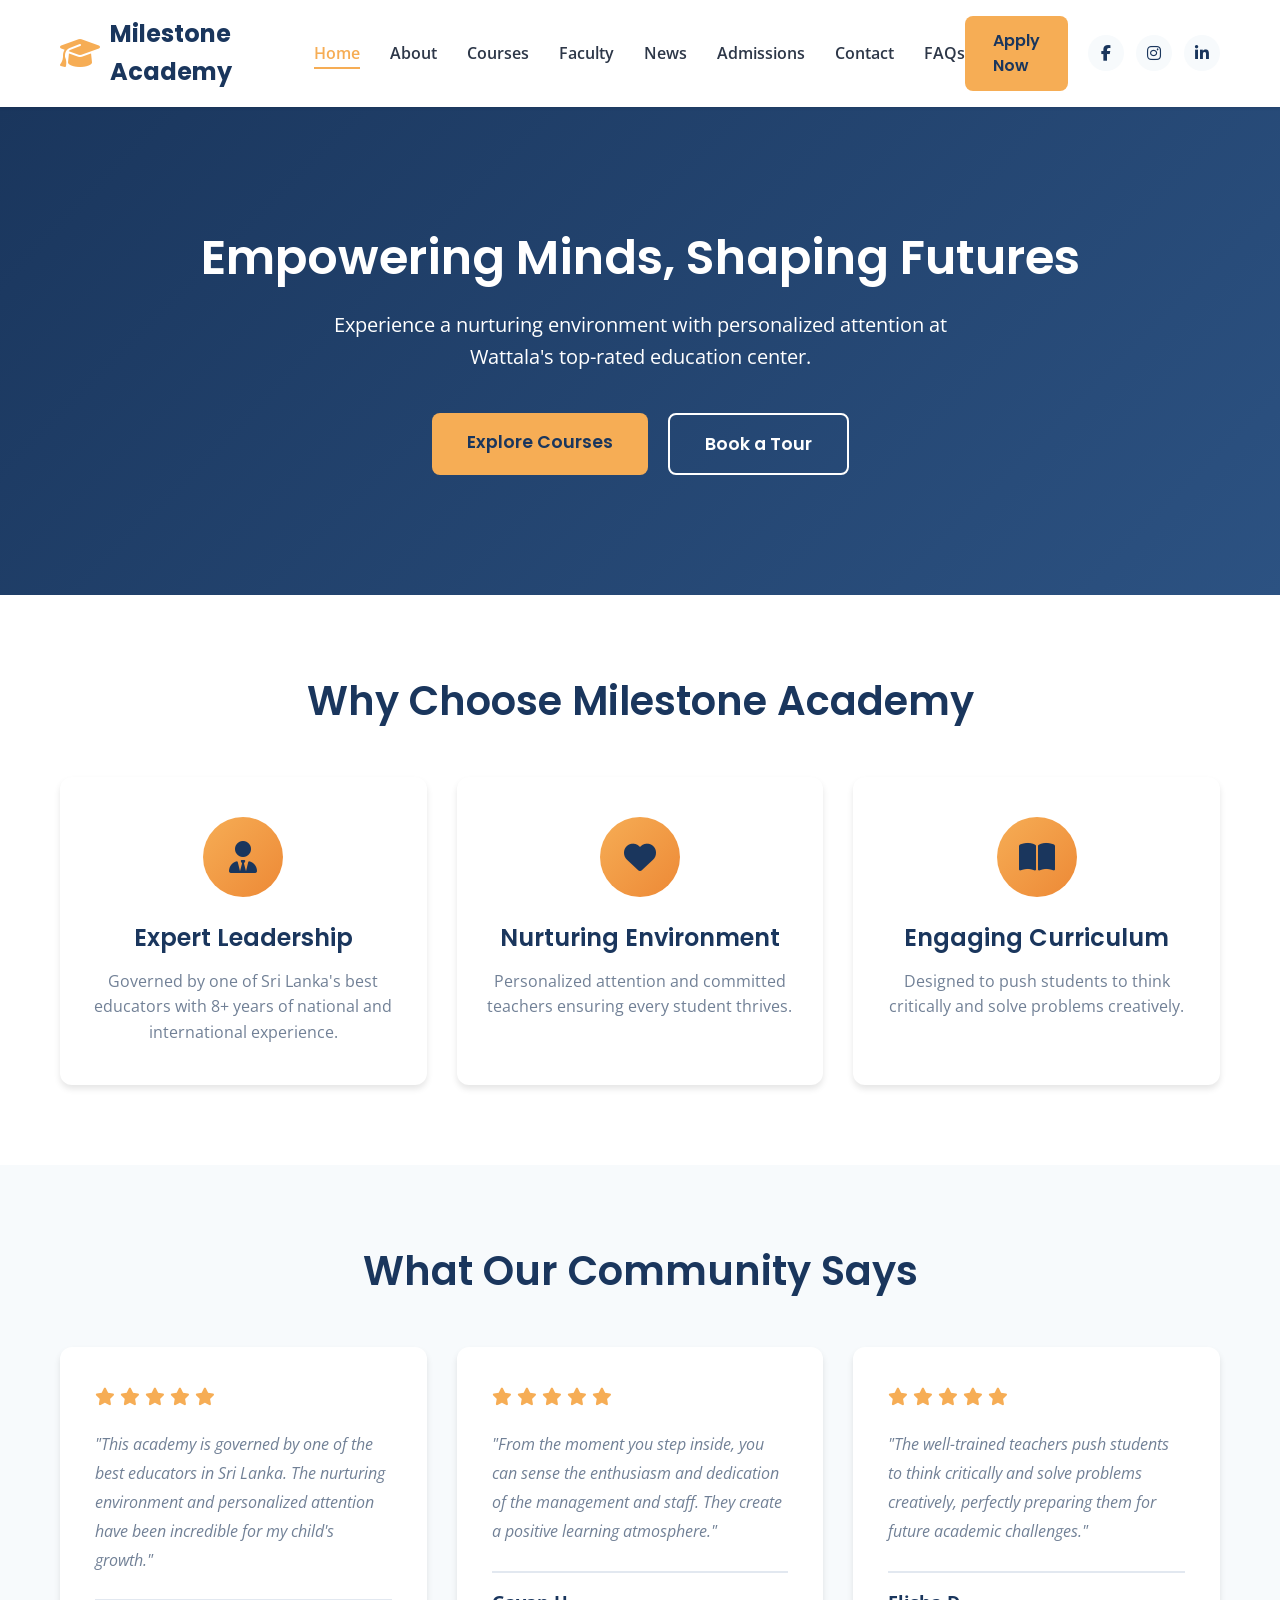
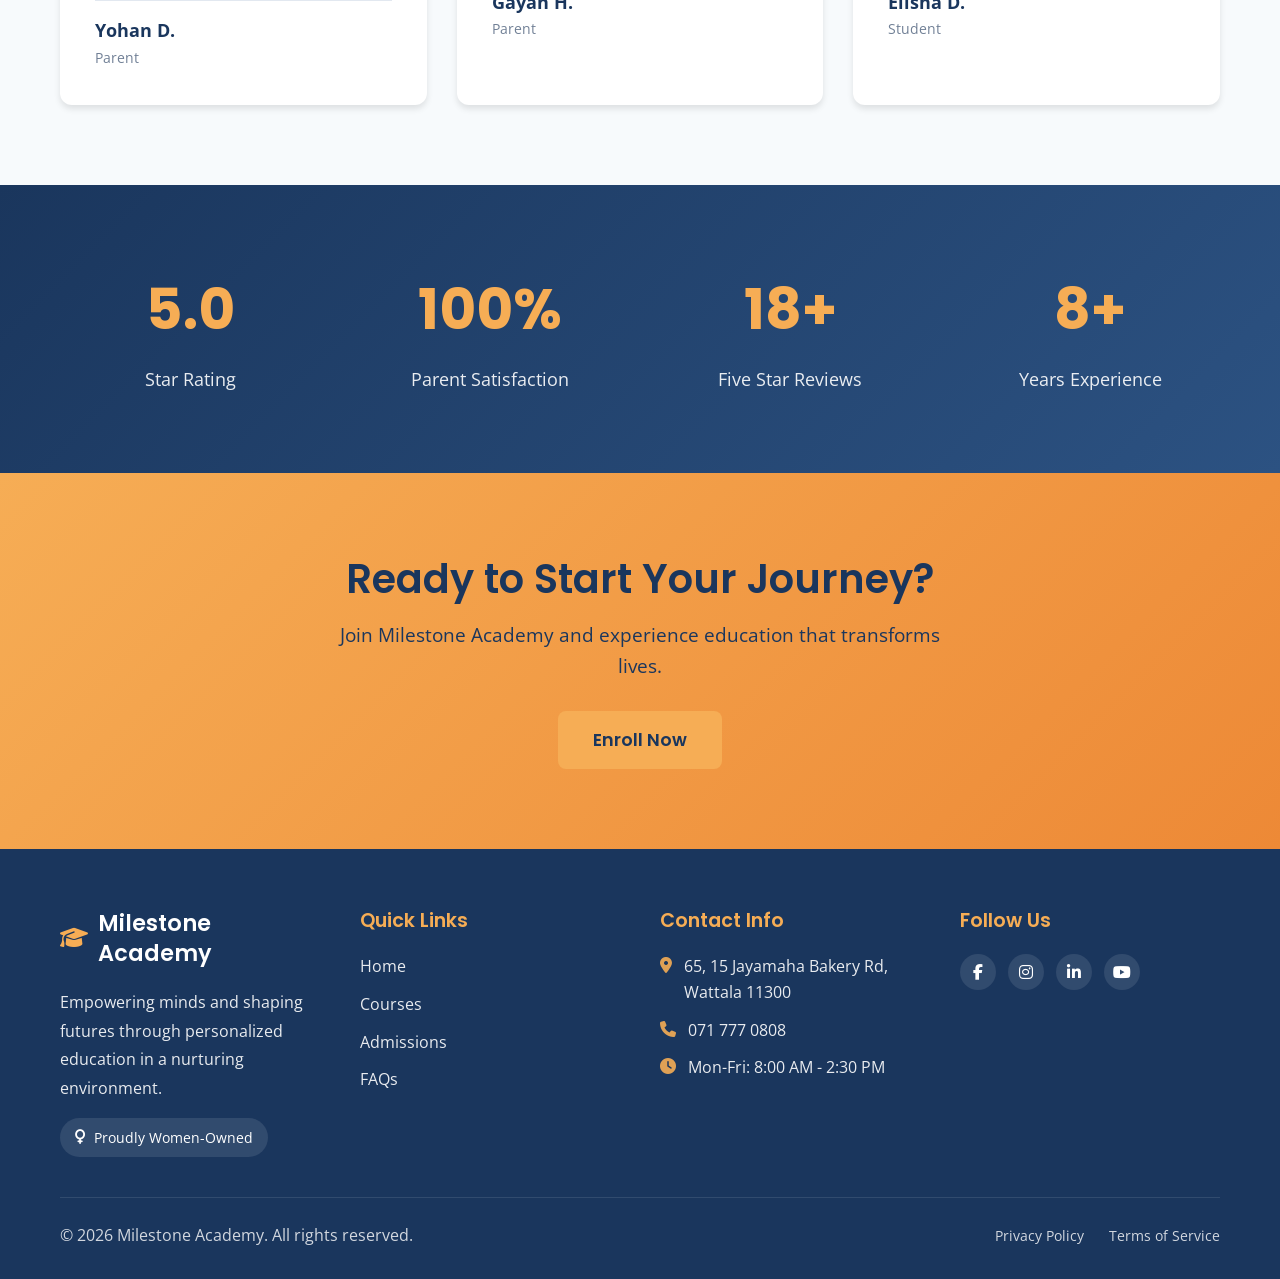
==== index.html @ f4f43d51 "Initial commit: Add website files" ====
<!DOCTYPE html>
<html lang="en">
<head>
    <meta charset="UTF-8">
    <meta name="viewport" content="width=device-width, initial-scale=1.0">
    <meta name="description" content="Milestone Academy - Premier Education Center in Wattala. 5.0-rated, women-owned institution offering personalized attention and engaging curriculum.">
    <title>Milestone Academy | Premier Education Center in Wattala</title>
    <link rel="stylesheet" href="css/style.css">
    <link rel="preconnect" href="https://fonts.googleapis.com">
    <link href="https://fonts.googleapis.com/css2?family=Poppins:wght@400;500;600;700&family=Open+Sans:wght@400;600&display=swap" rel="stylesheet">
    <link rel="stylesheet" href="https://cdnjs.cloudflare.com/ajax/libs/font-awesome/6.4.0/css/all.min.css">
</head>
<body>
    <!-- Header -->
    <header class="header">
        <nav class="navbar">
            <div class="container nav-container">
                <a href="index.html" class="logo">
                    <i class="fas fa-graduation-cap"></i>
                    Milestone Academy
                </a>
                <button class="mobile-menu-toggle" id="mobileMenuToggle">
                    <i class="fas fa-bars"></i>
                </button>
                <ul class="nav-menu" id="navMenu">
                    <li><a href="index.html" class="nav-link active">Home</a></li>
                    <li><a href="about.html" class="nav-link">About</a></li>
                    <li><a href="courses.html" class="nav-link">Courses</a></li>
                    <li><a href="faculty.html" class="nav-link">Faculty</a></li>
                    <li><a href="news.html" class="nav-link">News</a></li>
                    <li><a href="admissions.html" class="nav-link">Admissions</a></li>
                    <li><a href="contact.html" class="nav-link">Contact</a></li>
                    <li><a href="faqs.html" class="nav-link">FAQs</a></li>
                </ul>
                <div class="nav-cta">
                    <a href="admissions.html" class="btn btn-primary">Apply Now</a>
                    <div class="social-icons">
                        <a href="#" aria-label="Facebook"><i class="fab fa-facebook-f"></i></a>
                        <a href="#" aria-label="Instagram"><i class="fab fa-instagram"></i></a>
                        <a href="#" aria-label="LinkedIn"><i class="fab fa-linkedin-in"></i></a>
                    </div>
                </div>
            </div>
        </nav>
    </header>

    <!-- Hero Section -->
    <section class="hero">
        <div class="container">
            <div class="hero-content">
                <h1>Empowering Minds, Shaping Futures</h1>
                <p>Experience a nurturing environment with personalized attention at Wattala's top-rated education center.</p>
                <div class="hero-buttons">
                    <a href="courses.html" class="btn btn-primary btn-large">Explore Courses</a>
                    <a href="contact.html" class="btn btn-secondary btn-large">Book a Tour</a>
                </div>
            </div>
        </div>
    </section>

    <!-- Why Choose Us -->
    <section class="features section-padding">
        <div class="container">
            <h2 class="section-title">Why Choose Milestone Academy</h2>
            <div class="features-grid">
                <div class="feature-card">
                    <div class="feature-icon">
                        <i class="fas fa-user-tie"></i>
                    </div>
                    <h3>Expert Leadership</h3>
                    <p>Governed by one of Sri Lanka's best educators with 8+ years of national and international experience.</p>
                </div>
                <div class="feature-card">
                    <div class="feature-icon">
                        <i class="fas fa-heart"></i>
                    </div>
                    <h3>Nurturing Environment</h3>
                    <p>Personalized attention and committed teachers ensuring every student thrives.</p>
                </div>
                <div class="feature-card">
                    <div class="feature-icon">
                        <i class="fas fa-book-open"></i>
                    </div>
                    <h3>Engaging Curriculum</h3>
                    <p>Designed to push students to think critically and solve problems creatively.</p>
                </div>
            </div>
        </div>
    </section>

    <!-- Testimonials -->
    <section class="testimonials section-padding bg-light">
        <div class="container">
            <h2 class="section-title">What Our Community Says</h2>
            <div class="testimonials-grid">
                <div class="testimonial-card">
                    <div class="testimonial-rating">
                        <i class="fas fa-star"></i>
                        <i class="fas fa-star"></i>
                        <i class="fas fa-star"></i>
                        <i class="fas fa-star"></i>
                        <i class="fas fa-star"></i>
                    </div>
                    <p>"This academy is governed by one of the best educators in Sri Lanka. The nurturing environment and personalized attention have been incredible for my child's growth."</p>
                    <div class="testimonial-author">
                        <strong>Yohan D.</strong>
                        <span>Parent</span>
                    </div>
                </div>
                <div class="testimonial-card">
                    <div class="testimonial-rating">
                        <i class="fas fa-star"></i>
                        <i class="fas fa-star"></i>
                        <i class="fas fa-star"></i>
                        <i class="fas fa-star"></i>
                        <i class="fas fa-star"></i>
                    </div>
                    <p>"From the moment you step inside, you can sense the enthusiasm and dedication of the management and staff. They create a positive learning atmosphere."</p>
                    <div class="testimonial-author">
                        <strong>Gayan H.</strong>
                        <span>Parent</span>
                    </div>
                </div>
                <div class="testimonial-card">
                    <div class="testimonial-rating">
                        <i class="fas fa-star"></i>
                        <i class="fas fa-star"></i>
                        <i class="fas fa-star"></i>
                        <i class="fas fa-star"></i>
                        <i class="fas fa-star"></i>
                    </div>
                    <p>"The well-trained teachers push students to think critically and solve problems creatively, perfectly preparing them for future academic challenges."</p>
                    <div class="testimonial-author">
                        <strong>Elisha D.</strong>
                        <span>Student</span>
                    </div>
                </div>
            </div>
        </div>
    </section>

    <!-- Stats Section -->
    <section class="stats section-padding">
        <div class="container">
            <div class="stats-grid">
                <div class="stat-item">
                    <div class="stat-number">5.0</div>
                    <div class="stat-label">Star Rating</div>
                </div>
                <div class="stat-item">
                    <div class="stat-number">100%</div>
                    <div class="stat-label">Parent Satisfaction</div>
                </div>
                <div class="stat-item">
                    <div class="stat-number">18+</div>
                    <div class="stat-label">Five Star Reviews</div>
                </div>
                <div class="stat-item">
                    <div class="stat-number">8+</div>
                    <div class="stat-label">Years Experience</div>
                </div>
            </div>
        </div>
    </section>

    <!-- CTA Section -->
    <section class="cta section-padding">
        <div class="container">
            <div class="cta-content">
                <h2>Ready to Start Your Journey?</h2>
                <p>Join Milestone Academy and experience education that transforms lives.</p>
                <a href="admissions.html" class="btn btn-primary btn-large">Enroll Now</a>
            </div>
        </div>
    </section>

    <!-- Footer -->
    <footer class="footer">
        <div class="container">
            <div class="footer-grid">
                <div class="footer-col">
                    <h3><i class="fas fa-graduation-cap"></i> Milestone Academy</h3>
                    <p>Empowering minds and shaping futures through personalized education in a nurturing environment.</p>
                    <div class="women-owned-badge">
                        <i class="fas fa-venus"></i> Proudly Women-Owned
                    </div>
                </div>
                <div class="footer-col">
                    <h4>Quick Links</h4>
                    <ul>
                        <li><a href="index.html">Home</a></li>
                        <li><a href="courses.html">Courses</a></li>
                        <li><a href="admissions.html">Admissions</a></li>
                        <li><a href="faqs.html">FAQs</a></li>
                    </ul>
                </div>
                <div class="footer-col">
                    <h4>Contact Info</h4>
                    <ul class="contact-info">
                        <li><i class="fas fa-map-marker-alt"></i> 65, 15 Jayamaha Bakery Rd, Wattala 11300</li>
                        <li><i class="fas fa-phone"></i> 071 777 0808</li>
                        <li><i class="fas fa-clock"></i> Mon-Fri: 8:00 AM - 2:30 PM</li>
                    </ul>
                </div>
                <div class="footer-col">
                    <h4>Follow Us</h4>
                    <div class="social-icons footer-social">
                        <a href="#" aria-label="Facebook"><i class="fab fa-facebook-f"></i></a>
                        <a href="#" aria-label="Instagram"><i class="fab fa-instagram"></i></a>
                        <a href="#" aria-label="LinkedIn"><i class="fab fa-linkedin-in"></i></a>
                        <a href="#" aria-label="YouTube"><i class="fab fa-youtube"></i></a>
                    </div>
                </div>
            </div>
            <div class="footer-bottom">
                <p>&copy; 2026 Milestone Academy. All rights reserved.</p>
                <div class="footer-links">
                    <a href="#">Privacy Policy</a>
                    <a href="#">Terms of Service</a>
                </div>
            </div>
        </div>
    </footer>

    <script src="js/main.js"></script>
</body>
</html>
---- css/style.css ----
/* ===== CSS Variables ===== */
:root {
    --primary-color: #1A365D;
    --secondary-color: #F6AD55;
    --accent-color: #E53E3E;
    --text-dark: #2D3748;
    --text-light: #718096;
    --bg-light: #F7FAFC;
    --bg-white: #FFFFFF;
    --border-color: #E2E8F0;
    --shadow-sm: 0 1px 3px rgba(0,0,0,0.12);
    --shadow-md: 0 4px 6px rgba(0,0,0,0.1);
    --shadow-lg: 0 10px 25px rgba(0,0,0,0.15);
    --transition: all 0.3s ease;
    --border-radius: 8px;
    --border-radius-lg: 12px;
}

/* ===== Reset & Base Styles ===== */
* {
    margin: 0;
    padding: 0;
    box-sizing: border-box;
}

html {
    scroll-behavior: smooth;
}

body {
    font-family: 'Open Sans', sans-serif;
    color: var(--text-dark);
    line-height: 1.6;
    overflow-x: hidden;
}

h1, h2, h3, h4, h5, h6 {
    font-family: 'Poppins', sans-serif;
    font-weight: 600;
    line-height: 1.3;
    margin-bottom: 1rem;
}

a {
    text-decoration: none;
    color: inherit;
    transition: var(--transition);
}

img {
    max-width: 100%;
    height: auto;
    display: block;
}

/* ===== Utility Classes ===== */
.container {
    max-width: 1200px;
    margin: 0 auto;
    padding: 0 20px;
}

.section-padding {
    padding: 80px 0;
}

.bg-light {
    background-color: var(--bg-light);
}

.text-center {
    text-align: center;
}

/* ===== Buttons ===== */
.btn {
    display: inline-block;
    padding: 12px 28px;
    border-radius: var(--border-radius);
    font-weight: 600;
    font-family: 'Poppins', sans-serif;
    cursor: pointer;
    transition: var(--transition);
    border: none;
    font-size: 1rem;
}

.btn-primary {
    background-color: var(--secondary-color);
    color: var(--primary-color);
}

.btn-primary:hover {
    background-color: #ED8936;
    transform: translateY(-2px);
    box-shadow: var(--shadow-md);
}

.btn-secondary {
    background-color: transparent;
    color: var(--bg-white);
    border: 2px solid var(--bg-white);
}

.btn-secondary:hover {
    background-color: var(--bg-white);
    color: var(--primary-color);
}

.btn-large {
    padding: 15px 35px;
    font-size: 1.1rem;
}

.btn-block {
    display: block;
    width: 100%;
    text-align: center;
}

/* ===== Header & Navigation ===== */
.header {
    background-color: var(--bg-white);
    box-shadow: var(--shadow-sm);
    position: sticky;
    top: 0;
    z-index: 1000;
}

.navbar {
    padding: 15px 0;
}

.nav-container {
    display: flex;
    justify-content: space-between;
    align-items: center;
}

.logo {
    font-family: 'Poppins', sans-serif;
    font-size: 1.5rem;
    font-weight: 700;
    color: var(--primary-color);
    display: flex;
    align-items: center;
    gap: 10px;
}

.logo i {
    color: var(--secondary-color);
    font-size: 2rem;
}

.nav-menu {
    display: flex;
    list-style: none;
    gap: 30px;
    align-items: center;
}

.nav-link {
    font-weight: 600;
    color: var(--text-dark);
    position: relative;
    padding: 5px 0;
}

.nav-link:hover,
.nav-link.active {
    color: var(--secondary-color);
}

.nav-link.active::after {
    content: '';
    position: absolute;
    bottom: 0;
    left: 0;
    width: 100%;
    height: 2px;
    background-color: var(--secondary-color);
}

.nav-cta {
    display: flex;
    align-items: center;
    gap: 20px;
}

.social-icons {
    display: flex;
    gap: 12px;
}

.social-icons a {
    width: 36px;
    height: 36px;
    border-radius: 50%;
    background-color: var(--bg-light);
    display: flex;
    align-items: center;
    justify-content: center;
    color: var(--primary-color);
    transition: var(--transition);
}

.social-icons a:hover {
    background-color: var(--secondary-color);
    color: var(--primary-color);
    transform: translateY(-3px);
}

.mobile-menu-toggle {
    display: none;
    background: none;
    border: none;
    font-size: 1.5rem;
    cursor: pointer;
    color: var(--primary-color);
}

/* ===== Hero Section ===== */
.hero {
    background: linear-gradient(135deg, var(--primary-color) 0%, #2C5282 100%);
    color: var(--bg-white);
    padding: 120px 0;
    text-align: center;
}

.hero-content h1 {
    font-size: 3rem;
    margin-bottom: 20px;
    animation: fadeInUp 1s ease;
}

.hero-content p {
    font-size: 1.25rem;
    margin-bottom: 40px;
    max-width: 700px;
    margin-left: auto;
    margin-right: auto;
    animation: fadeInUp 1s ease 0.2s both;
}

.hero-buttons {
    display: flex;
    gap: 20px;
    justify-content: center;
    animation: fadeInUp 1s ease 0.4s both;
}

/* ===== Page Header ===== */
.page-header {
    background: linear-gradient(135deg, var(--primary-color) 0%, #2C5282 100%);
    color: var(--bg-white);
    padding: 80px 0 60px;
    text-align: center;
}

.page-header h1 {
    font-size: 2.5rem;
    margin-bottom: 15px;
}

.page-header p {
    font-size: 1.1rem;
    opacity: 0.9;
}

/* ===== Features Section ===== */
.section-title {
    text-align: center;
    font-size: 2.5rem;
    margin-bottom: 50px;
    color: var(--primary-color);
}

.features-grid {
    display: grid;
    grid-template-columns: repeat(auto-fit, minmax(300px, 1fr));
    gap: 30px;
}

.feature-card {
    background: var(--bg-white);
    padding: 40px 30px;
    border-radius: var(--border-radius-lg);
    text-align: center;
    box-shadow: var(--shadow-md);
    transition: var(--transition);
}

.feature-card:hover {
    transform: translateY(-10px);
    box-shadow: var(--shadow-lg);
}

.feature-icon {
    width: 80px;
    height: 80px;
    background: linear-gradient(135deg, var(--secondary-color) 0%, #ED8936 100%);
    border-radius: 50%;
    display: flex;
    align-items: center;
    justify-content: center;
    margin: 0 auto 25px;
}

.feature-icon i {
    font-size: 2rem;
    color: var(--primary-color);
}

.feature-card h3 {
    font-size: 1.5rem;
    margin-bottom: 15px;
    color: var(--primary-color);
}

.feature-card p {
    color: var(--text-light);
}

/* ===== Testimonials ===== */
.testimonials-grid {
    display: grid;
    grid-template-columns: repeat(auto-fit, minmax(300px, 1fr));
    gap: 30px;
}

.testimonial-card {
    background: var(--bg-white);
    padding: 35px;
    border-radius: var(--border-radius-lg);
    box-shadow: var(--shadow-md);
    transition: var(--transition);
}

.testimonial-card:hover {
    transform: translateY(-5px);
    box-shadow: var(--shadow-lg);
}

.testimonial-rating {
    color: var(--secondary-color);
    margin-bottom: 20px;
    font-size: 1.1rem;
}

.testimonial-card p {
    font-style: italic;
    color: var(--text-light);
    margin-bottom: 25px;
    line-height: 1.8;
}

.testimonial-author {
    border-top: 2px solid var(--border-color);
    padding-top: 15px;
}

.testimonial-author strong {
    display: block;
    color: var(--primary-color);
    font-size: 1.1rem;
}

.testimonial-author span {
    color: var(--text-light);
    font-size: 0.9rem;
}

/* ===== Stats Section ===== */
.stats {
    background: linear-gradient(135deg, var(--primary-color) 0%, #2C5282 100%);
    color: var(--bg-white);
}

.stats-grid {
    display: grid;
    grid-template-columns: repeat(auto-fit, minmax(200px, 1fr));
    gap: 40px;
    text-align: center;
}

.stat-number {
    font-size: 3.5rem;
    font-weight: 700;
    font-family: 'Poppins', sans-serif;
    margin-bottom: 10px;
    color: var(--secondary-color);
}

.stat-label {
    font-size: 1.1rem;
    opacity: 0.9;
}

/* ===== CTA Section ===== */
.cta {
    background: linear-gradient(135deg, var(--secondary-color) 0%, #ED8936 100%);
    color: var(--primary-color);
    text-align: center;
}

.cta-content h2 {
    font-size: 2.5rem;
    margin-bottom: 15px;
}

.cta-content p {
    font-size: 1.2rem;
    margin-bottom: 30px;
    max-width: 600px;
    margin-left: auto;
    margin-right: auto;
}

/* ===== Courses Section ===== */
.courses-grid {
    display: grid;
    grid-template-columns: repeat(auto-fit, minmax(350px, 1fr));
    gap: 30px;
}

.course-card {
    background: var(--bg-white);
    border-radius: var(--border-radius-lg);
    overflow: hidden;
    box-shadow: var(--shadow-md);
    transition: var(--transition);
}

.course-card:hover {
    transform: translateY(-10px);
    box-shadow: var(--shadow-lg);
}

.course-thumbnail {
    position: relative;
    height: 250px;
    overflow: hidden;
}

.course-thumbnail img {
    width: 100%;
    height: 100%;
    object-fit: cover;
    transition: var(--transition);
}

.course-card:hover .course-thumbnail img {
    transform: scale(1.1);
}

.course-badge {
    position: absolute;
    top: 15px;
    right: 15px;
    background: var(--secondary-color);
    color: var(--primary-color);
    padding: 5px 15px;
    border-radius: 20px;
    font-weight: 600;
    font-size: 0.85rem;
}

.course-content {
    padding: 30px;
}

.course-content h3 {
    font-size: 1.5rem;
    margin-bottom: 15px;
    color: var(--primary-color);
}

.course-content p {
    color: var(--text-light);
    margin-bottom: 20px;
}

.course-details {
    display: flex;
    gap: 20px;
    margin-bottom: 20px;
    flex-wrap: wrap;
}

.course-detail {
    display: flex;
    align-items: center;
    gap: 8px;
    color: var(--text-light);
    font-size: 0.95rem;
}

.course-detail i {
    color: var(--secondary-color);
}

.course-video {
    margin: 20px 0;
}

.video-note {
    font-size: 0.85rem;
    color: var(--text-light);
    margin-top: 8px;
    display: flex;
    align-items: center;
    gap: 5px;
}

/* ===== Faculty Section ===== */
.faculty-grid {
    display: grid;
    grid-template-columns: repeat(auto-fit, minmax(280px, 1fr));
    gap: 30px;
}

.faculty-card {
    background: var(--bg-white);
    border-radius: var(--border-radius-lg);
    overflow: hidden;
    box-shadow: var(--shadow-md);
    text-align: center;
    transition: var(--transition);
}

.faculty-card:hover {
    transform: translateY(-10px);
    box-shadow: var(--shadow-lg);
}

.faculty-photo {
    height: 300px;
    overflow: hidden;
}

.faculty-photo img {
    width: 100%;
    height: 100%;
    object-fit: cover;
}

.faculty-info {
    padding: 25px;
}

.faculty-info h3 {
    font-size: 1.4rem;
    margin-bottom: 5px;
    color: var(--primary-color);
}

.faculty-title {
    color: var(--secondary-color);
    font-weight: 600;
    margin-bottom: 15px;
    display: block;
}

.faculty-bio {
    color: var(--text-light);
    font-size: 0.95rem;
    line-height: 1.7;
}

/* ===== News Section ===== */
.news-grid {
    display: grid;
    grid-template-columns: repeat(auto-fit, minmax(350px, 1fr));
    gap: 30px;
}

.news-card {
    background: var(--bg-white);
    border-radius: var(--border-radius-lg);
    overflow: hidden;
    box-shadow: var(--shadow-md);
    transition: var(--transition);
}

.news-card:hover {
    transform: translateY(-5px);
    box-shadow: var(--shadow-lg);
}

.news-thumbnail {
    height: 220px;
    overflow: hidden;
}

.news-thumbnail img {
    width: 100%;
    height: 100%;
    object-fit: cover;
    transition: var(--transition);
}

.news-card:hover .news-thumbnail img {
    transform: scale(1.1);
}

.news-content {
    padding: 25px;
}

.news-date {
    color: var(--secondary-color);
    font-weight: 600;
    font-size: 0.9rem;
    margin-bottom: 10px;
    display: block;
}

.news-content h3 {
    font-size: 1.3rem;
    margin-bottom: 12px;
    color: var(--primary-color);
}

.news-excerpt {
    color: var(--text-light);
    margin-bottom: 15px;
}

.read-more {
    color: var(--secondary-color);
    font-weight: 600;
    display: inline-flex;
    align-items: center;
    gap: 5px;
}

.read-more:hover {
    gap: 10px;
}

/* ===== Admissions & Contact Forms ===== */
.form-container {
    max-width: 700px;
    margin: 0 auto;
    background: var(--bg-white);
    padding: 40px;
    border-radius: var(--border-radius-lg);
    box-shadow: var(--shadow-md);
}

.form-group {
    margin-bottom: 25px;
}

.form-group label {
    display: block;
    margin-bottom: 8px;
    font-weight: 600;
    color: var(--primary-color);
}

.form-group label .required {
    color: var(--accent-color);
}

.form-group input,
.form-group select,
.form-group textarea {
    width: 100%;
    padding: 12px 15px;
    border: 2px solid var(--border-color);
    border-radius: var(--border-radius);
    font-family: 'Open Sans', sans-serif;
    font-size: 1rem;
    transition: var(--transition);
}

.form-group input:focus,
.form-group select:focus,
.form-group textarea:focus {
    outline: none;
    border-color: var(--secondary-color);
}

.form-group textarea {
    resize: vertical;
    min-height: 120px;
}

.form-row {
    display: grid;
    grid-template-columns: 1fr 1fr;
    gap: 20px;
}

/* ===== Contact Page ===== */
.contact-wrapper {
    display: grid;
    grid-template-columns: 1fr 1fr;
    gap: 50px;
    margin-top: 50px;
}

.contact-info-box {
    background: var(--bg-white);
    padding: 40px;
    border-radius: var(--border-radius-lg);
    box-shadow: var(--shadow-md);
}

.contact-info-box h3 {
    font-size: 1.5rem;
    margin-bottom: 25px;
    color: var(--primary-color);
}

.contact-item {
    display: flex;
    align-items: flex-start;
    gap: 15px;
    margin-bottom: 25px;
}

.contact-item i {
    font-size: 1.3rem;
    color: var(--secondary-color);
    margin-top: 3px;
}

.contact-item-content h4 {
    font-size: 1.1rem;
    margin-bottom: 5px;
    color: var(--primary-color);
}

.contact-item-content p {
    color: var(--text-light);
}

.map-container {
    margin-top: 50px;
    border-radius: var(--border-radius-lg);
    overflow: hidden;
    box-shadow: var(--shadow-md);
}

.map-container iframe {
    width: 100%;
    height: 450px;
    border: none;
}

/* ===== FAQs Section ===== */
.faq-container {
    max-width: 800px;
    margin: 0 auto;
}

.faq-item {
    background: var(--bg-white);
    border-radius: var(--border-radius);
    margin-bottom: 15px;
    box-shadow: var(--shadow-sm);
    overflow: hidden;
}

.faq-question {
    padding: 25px 30px;
    cursor: pointer;
    display: flex;
    justify-content: space-between;
    align-items: center;
    font-weight: 600;
    color: var(--primary-color);
    transition: var(--transition);
}

.faq-question:hover {
    background: var(--bg-light);
}

.faq-question i {
    color: var(--secondary-color);
    transition: var(--transition);
}

.faq-item.active .faq-question i {
    transform: rotate(180deg);
}

.faq-answer {
    padding: 0 30px;
    max-height: 0;
    overflow: hidden;
    transition: all 0.3s ease;
}

.faq-item.active .faq-answer {
    padding: 0 30px 25px;
    max-height: 500px;
}

.faq-answer p {
    color: var(--text-light);
    line-height: 1.8;
}

/* ===== Footer ===== */
.footer {
    background: var(--primary-color);
    color: var(--bg-white);
    padding: 60px 0 30px;
}

.footer-grid {
    display: grid;
    grid-template-columns: repeat(auto-fit, minmax(250px, 1fr));
    gap: 40px;
    margin-bottom: 40px;
}

.footer-col h3 {
    font-size: 1.4rem;
    margin-bottom: 20px;
    display: flex;
    align-items: center;
    gap: 10px;
}

.footer-col h3 i {
    color: var(--secondary-color);
}

.footer-col h4 {
    font-size: 1.2rem;
    margin-bottom: 20px;
    color: var(--secondary-color);
}

.footer-col p {
    opacity: 0.9;
    line-height: 1.8;
}

.footer-col ul {
    list-style: none;
}

.footer-col ul li {
    margin-bottom: 12px;
}

.footer-col ul li a {
    opacity: 0.9;
    transition: var(--transition);
}

.footer-col ul li a:hover {
    opacity: 1;
    color: var(--secondary-color);
    padding-left: 5px;
}

.contact-info li {
    display: flex;
    align-items: flex-start;
    gap: 12px;
    margin-bottom: 15px;
    opacity: 0.9;
}

.contact-info li i {
    color: var(--secondary-color);
    margin-top: 3px;
}

.women-owned-badge {
    display: inline-flex;
    align-items: center;
    gap: 8px;
    background: rgba(255,255,255,0.1);
    padding: 8px 15px;
    border-radius: 20px;
    margin-top: 15px;
    font-size: 0.9rem;
}

.footer-social {
    margin-top: 15px;
}

.footer-social a {
    background: rgba(255,255,255,0.1);
    color: var(--bg-white);
}

.footer-social a:hover {
    background: var(--secondary-color);
    color: var(--primary-color);
}

.footer-bottom {
    border-top: 1px solid rgba(255,255,255,0.1);
    padding-top: 25px;
    display: flex;
    justify-content: space-between;
    align-items: center;
    flex-wrap: wrap;
    gap: 20px;
}

.footer-bottom p {
    opacity: 0.8;
}

.footer-links {
    display: flex;
    gap: 25px;
}

.footer-links a {
    opacity: 0.8;
    font-size: 0.9rem;
}

.footer-links a:hover {
    opacity: 1;
    color: var(--secondary-color);
}

/* ===== Animations ===== */
@keyframes fadeInUp {
    from {
        opacity: 0;
        transform: translateY(30px);
    }
    to {
        opacity: 1;
        transform: translateY(0);
    }
}

/* ===== Responsive Design ===== */
@media (max-width: 992px) {
    .nav-menu {
        position: fixed;
        top: 70px;
        left: -100%;
        width: 100%;
        height: calc(100vh - 70px);
        background: var(--bg-white);
        flex-direction: column;
        padding: 40px 20px;
        transition: var(--transition);
        gap: 20px;
    }

    .nav-menu.active {
        left: 0;
    }

    .mobile-menu-toggle {
        display: block;
    }

    .nav-cta .btn {
        display: none;
    }

    .hero-content h1 {
        font-size: 2.2rem;
    }

    .hero-buttons {
        flex-direction: column;
        align-items: center;
    }

    .contact-wrapper {
        grid-template-columns: 1fr;
    }

    .form-row {
        grid-template-columns: 1fr;
    }
}

@media (max-width: 768px) {
    .section-padding {
        padding: 60px 0;
    }

    .section-title {
        font-size: 2rem;
    }

    .hero {
        padding: 80px 0;
    }

    .hero-content h1 {
        font-size: 1.8rem;
    }

    .hero-content p {
        font-size: 1rem;
    }

    .page-header h1 {
        font-size: 2rem;
    }

    .courses-grid,
    .news-grid {
        grid-template-columns: 1fr;
    }

    .stats-grid {
        grid-template-columns: repeat(2, 1fr);
    }

    .stat-number {
        font-size: 2.5rem;
    }

    .footer-bottom {
        flex-direction: column;
        text-align: center;
    }
}

@media (max-width: 480px) {
    .container {
        padding: 0 15px;
    }

    .btn {
        padding: 10px 20px;
        font-size: 0.9rem;
    }

    .form-container {
        padding: 25px 20px;
    }

    .course-details {
        flex-direction: column;
        gap: 10px;
    }
}
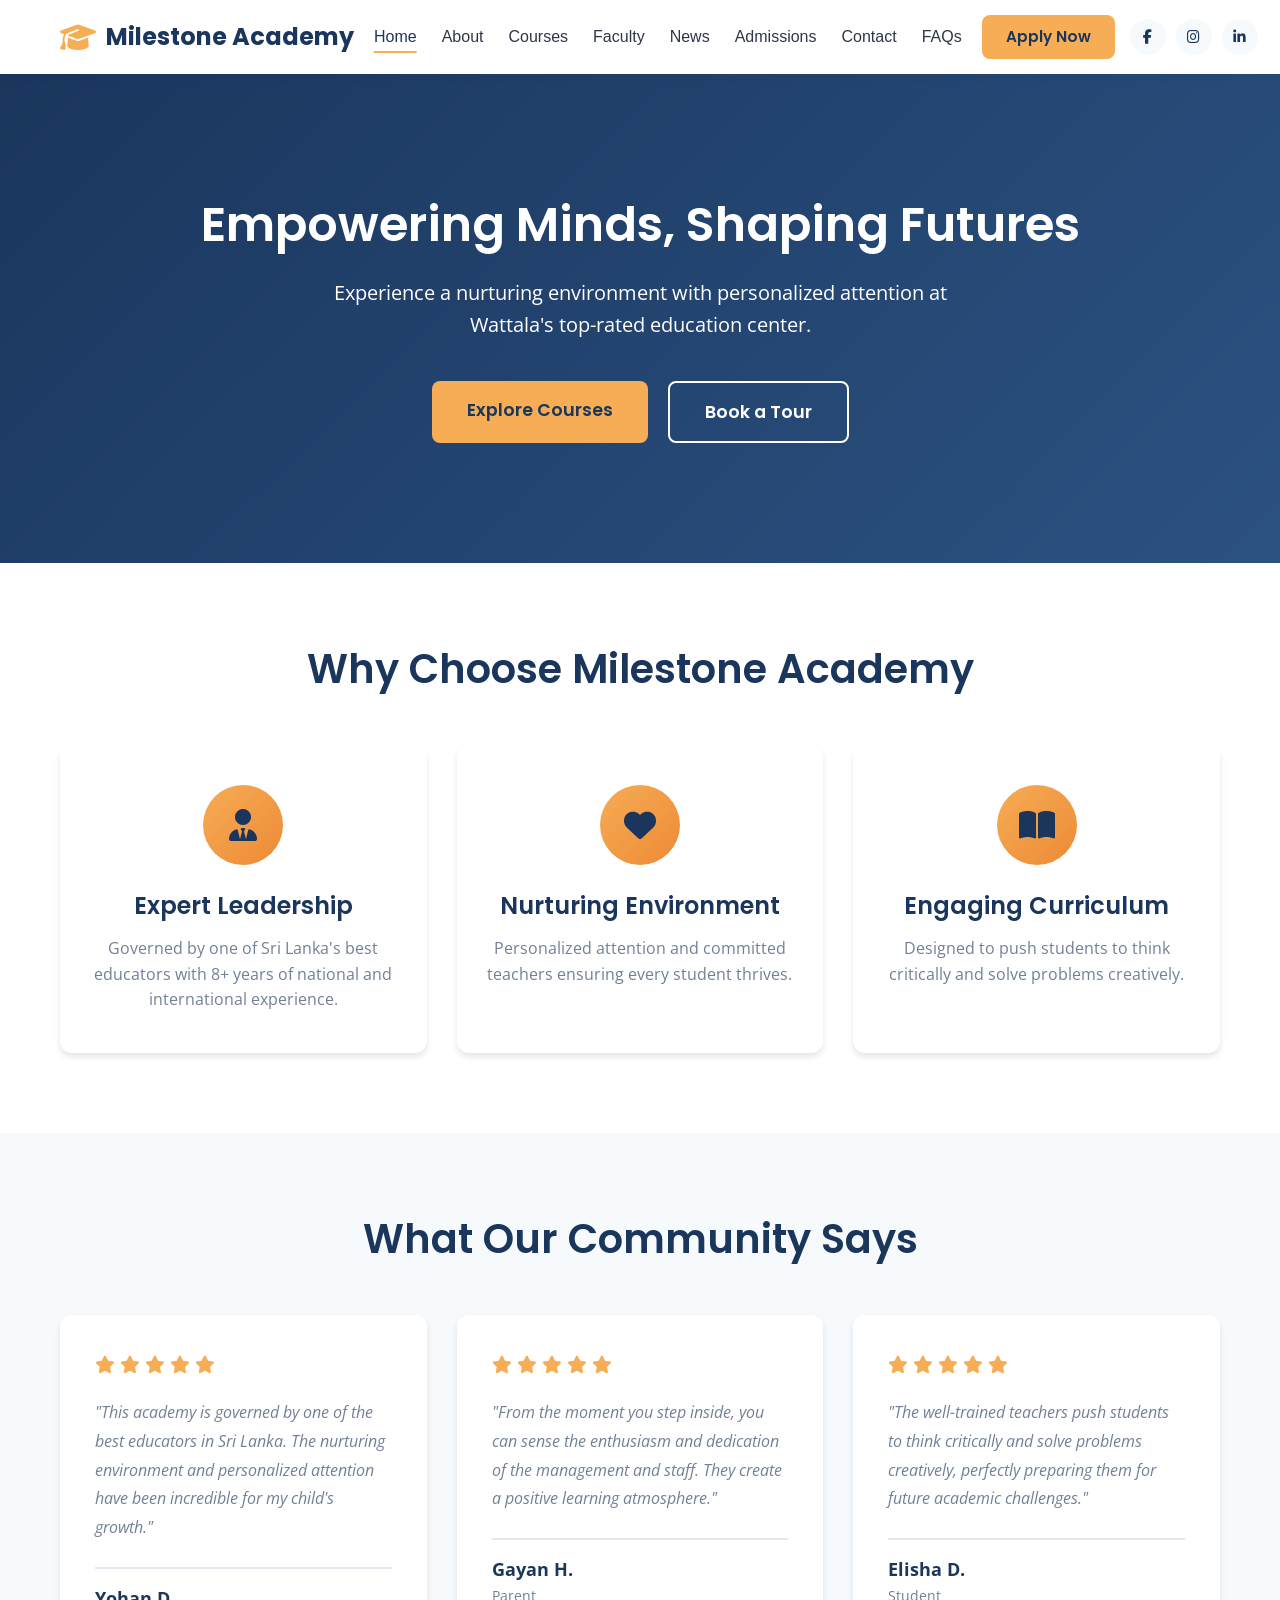
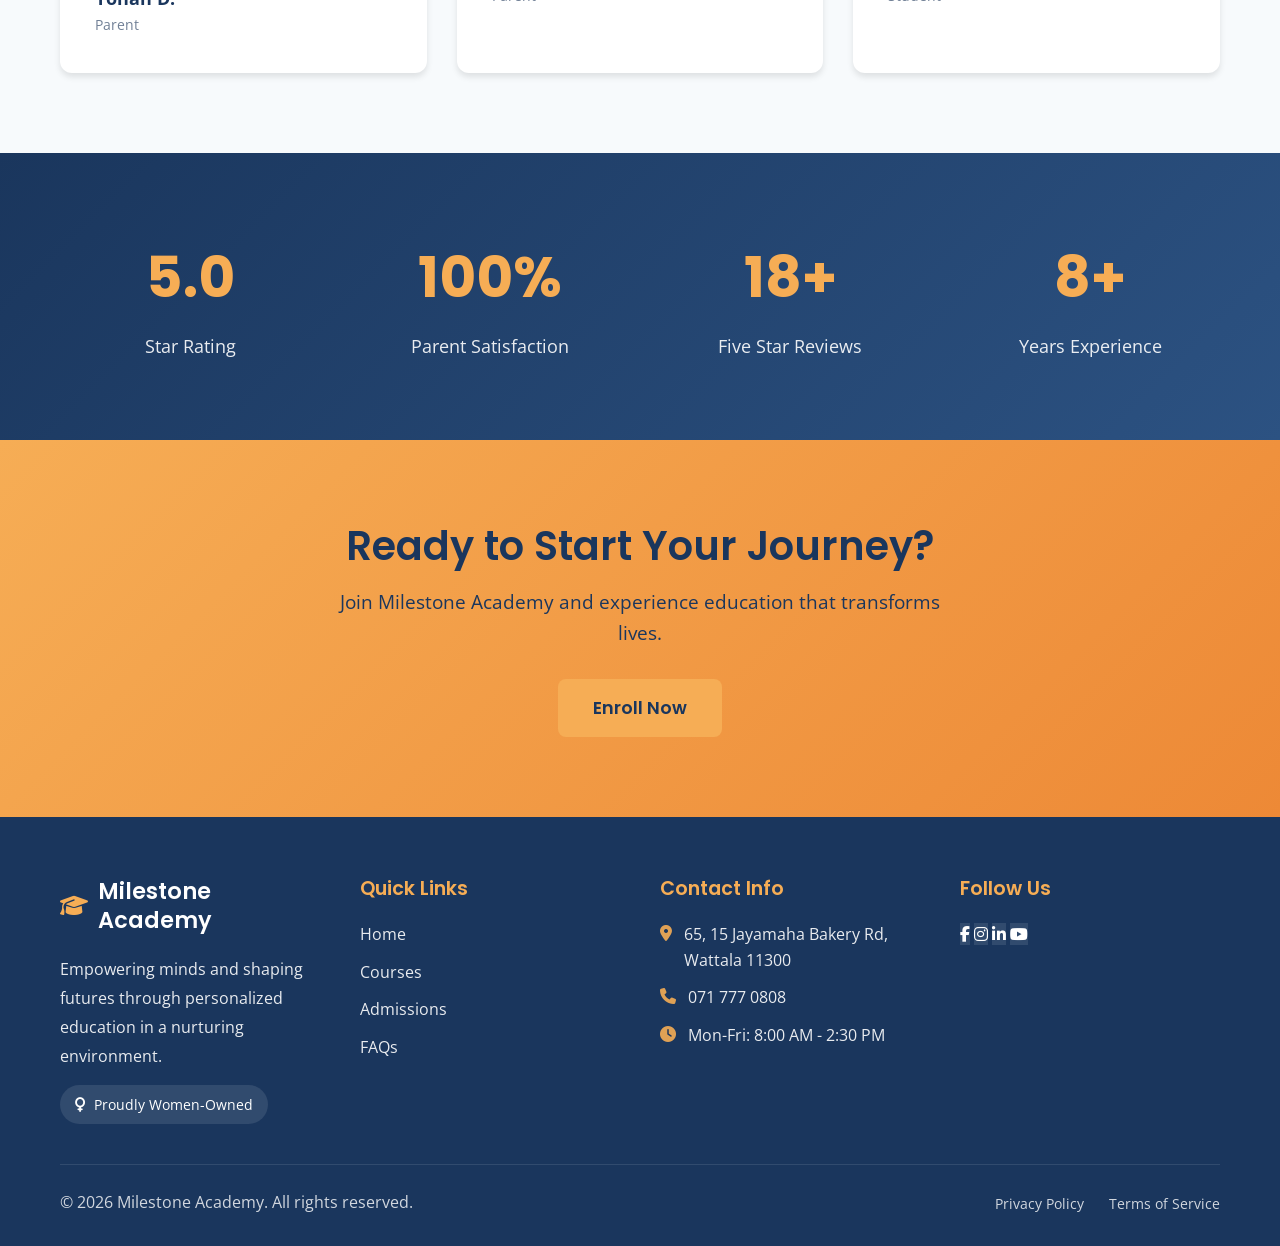
==== commit 02554e53: "Navbar and mobile formatting" ====
--- a/index.html
+++ b/index.html
@@ -19,7 +19,7 @@
                     <i class="fas fa-graduation-cap"></i>
                     Milestone Academy
                 </a>
-                <button class="mobile-menu-toggle" id="mobileMenuToggle">
+                <button class="mobile-menu-toggle" id="mobileMenuToggle" aria-label="Toggle Menu">
                     <i class="fas fa-bars"></i>
                 </button>
                 <ul class="nav-menu" id="navMenu">
@@ -31,6 +31,15 @@
                     <li><a href="admissions.html" class="nav-link">Admissions</a></li>
                     <li><a href="contact.html" class="nav-link">Contact</a></li>
                     <li><a href="faqs.html" class="nav-link">FAQs</a></li>
+                    <li class="mobile-cta">
+                        <a href="admissions.html" class="btn btn-primary">Apply Now</a>
+                        <div class="mobile-social">
+                            <a href="#" aria-label="Facebook"><i class="fab fa-facebook-f"></i></a>
+                            <a href="#" aria-label="Instagram"><i class="fab fa-instagram"></i></a>
+                            <a href="#" aria-label="LinkedIn"><i class="fab fa-linkedin-in"></i></a>
+                            <a href="#" aria-label="YouTube"><i class="fab fa-youtube"></i></a>
+                        </div>
+                    </li>
                 </ul>
                 <div class="nav-cta">
                     <a href="admissions.html" class="btn btn-primary">Apply Now</a>
--- a/css/style.css
+++ b/css/style.css
@@ -34,6 +34,10 @@
     overflow-x: hidden;
 }
 
+body.menu-open {
+    overflow: hidden;
+}
+
 h1, h2, h3, h4, h5, h6 {
     font-family: 'Poppins', sans-serif;
     font-weight: 600;
@@ -83,6 +87,8 @@
     transition: var(--transition);
     border: none;
     font-size: 1rem;
+    text-align: center;
+    white-space: nowrap; /* Prevents text wrapping */
 }
 
 .btn-primary {
@@ -118,13 +124,16 @@
     text-align: center;
 }
 
-/* ===== Header & Navigation ===== */
+/* ========================================= */
+/* ===== FIXED HEADER & NAVIGATION ========= */
+/* ========================================= */
 .header {
     background-color: var(--bg-white);
-    box-shadow: var(--shadow-sm);
+    box-shadow: 0 2px 10px rgba(0,0,0,0.05);
     position: sticky;
     top: 0;
     z-index: 1000;
+    width: 100%;
 }
 
 .navbar {
@@ -135,6 +144,8 @@
     display: flex;
     justify-content: space-between;
     align-items: center;
+    width: 100%;
+    gap: 20px;
 }
 
 .logo {
@@ -145,54 +156,85 @@
     display: flex;
     align-items: center;
     gap: 10px;
+    text-decoration: none;
+    flex-shrink: 0;
+    white-space: nowrap;
 }
 
 .logo i {
     color: var(--secondary-color);
-    font-size: 2rem;
+    font-size: 1.8rem;
 }
 
 .nav-menu {
     display: flex;
     list-style: none;
-    gap: 30px;
-    align-items: center;
+    margin: 0;
+    padding: 0;
+    gap: 25px;
+    align-items: center;
+    flex: 1;
+    justify-content: center;
+}
+
+.nav-menu li {
+    margin: 0;
 }
 
 .nav-link {
-    font-weight: 600;
+    font-family: 'Poppins', sans-serif;
+    font-weight: 500;
+    font-size: 1rem;
     color: var(--text-dark);
     position: relative;
-    padding: 5px 0;
-}
-
-.nav-link:hover,
-.nav-link.active {
-    color: var(--secondary-color);
-}
-
-.nav-link.active::after {
+    padding: 8px 0;
+    text-decoration: none;
+    transition: color 0.3s ease;
+    white-space: nowrap;
+}
+
+.nav-link::after {
     content: '';
     position: absolute;
     bottom: 0;
-    left: 0;
-    width: 100%;
+    left: 50%;
+    width: 0;
     height: 2px;
     background-color: var(--secondary-color);
-}
-
+    transition: all 0.3s ease;
+    transform: translateX(-50%);
+}
+
+.nav-link:hover,
+.nav-link.active {
+    color: var(--primary-color);
+}
+
+.nav-link:hover::after,
+.nav-link.active::after {
+    width: 100%;
+}
+
+/* Desktop CTA (Button + Social Icons) */
 .nav-cta {
     display: flex;
     align-items: center;
-    gap: 20px;
-}
-
-.social-icons {
-    display: flex;
-    gap: 12px;
-}
-
-.social-icons a {
+    gap: 15px;
+    flex-shrink: 0;
+    white-space: nowrap;
+}
+
+.nav-cta .btn {
+    padding: 10px 24px;
+    font-size: 0.95rem;
+}
+
+.nav-cta .social-icons {
+    display: flex;
+    gap: 10px;
+}
+
+.nav-cta .social-icons a {
     width: 36px;
     height: 36px;
     border-radius: 50%;
@@ -201,15 +243,18 @@
     align-items: center;
     justify-content: center;
     color: var(--primary-color);
-    transition: var(--transition);
-}
-
-.social-icons a:hover {
+    transition: all 0.3s ease;
+    text-decoration: none;
+    font-size: 0.9rem;
+}
+
+.nav-cta .social-icons a:hover {
     background-color: var(--secondary-color);
     color: var(--primary-color);
-    transform: translateY(-3px);
-}
-
+    transform: translateY(-2px);
+}
+
+/* Mobile Menu Toggle Button */
 .mobile-menu-toggle {
     display: none;
     background: none;
@@ -217,7 +262,123 @@
     font-size: 1.5rem;
     cursor: pointer;
     color: var(--primary-color);
-}
+    padding: 5px;
+    line-height: 1;
+    z-index: 1001;
+}
+
+/* HIDE MOBILE CTA ON DESKTOP */
+.mobile-cta {
+    display: none !important; 
+}
+
+/* ===== Responsive Navigation - Mobile ===== */
+@media (max-width: 992px) {
+    .mobile-menu-toggle {
+        display: block;
+    }
+
+    /* Hide Desktop CTA on Mobile */
+    .nav-cta {
+        display: none; 
+    }
+
+    .nav-menu {
+        position: fixed;
+        top: 0;
+        right: -100%;
+        width: 300px;
+        height: 100vh;
+        background: var(--bg-white);
+        flex-direction: column;
+        justify-content: flex-start;
+        padding: 100px 30px 40px;
+        gap: 0;
+        box-shadow: -5px 0 15px rgba(0,0,0,0.1);
+        transition: right 0.4s cubic-bezier(0.25, 0.8, 0.25, 1);
+        z-index: 1000;
+        overflow-y: auto;
+        flex: none;
+        align-items: flex-start;
+    }
+
+    .nav-menu.active {
+        right: 0;
+    }
+
+    .nav-menu li {
+        width: 100%;
+        border-bottom: 1px solid var(--border-color);
+    }
+
+    .nav-link {
+        display: block;
+        padding: 18px 0;
+        font-size: 1.1rem;
+        width: 100%;
+    }
+
+    .nav-link::after {
+        display: none;
+    }
+    
+    .nav-link:hover,
+    .nav-link.active {
+        color: var(--secondary-color);
+        background-color: var(--bg-light);
+        padding-left: 10px;
+    }
+
+    /* SHOW MOBILE CTA INSIDE MENU */
+    .nav-menu .mobile-cta {
+        display: block !important;
+        margin-top: 30px;
+        padding-top: 20px;
+        border-top: 2px solid var(--border-color);
+        border-bottom: none;
+        width: 100%;
+        text-align: center;
+    }
+    
+    .nav-menu .mobile-cta .btn {
+        display: block;
+        width: 100%;
+        margin-bottom: 20px;
+    }
+    
+    .nav-menu .mobile-social {
+        display: flex;
+        justify-content: center;
+        gap: 15px;
+    }
+    
+    .nav-menu .mobile-social a {
+        width: 40px;
+        height: 40px;
+        border-radius: 50%;
+        background-color: var(--bg-light);
+        display: flex;
+        align-items: center;
+        justify-content: center;
+        color: var(--primary-color);
+        font-size: 1rem;
+    }
+}
+
+@media (max-width: 576px) {
+    .logo {
+        font-size: 1.2rem;
+    }
+    .logo i {
+        font-size: 1.5rem;
+    }
+    .nav-menu {
+        width: 85%;
+    }
+}
+/* ========================================= */
+/* ===== END HEADER & NAVIGATION =========== */
+/* ========================================= */
 
 /* ===== Hero Section ===== */
 .hero {
@@ -246,6 +407,7 @@
     display: flex;
     gap: 20px;
     justify-content: center;
+    flex-wrap: wrap;
     animation: fadeInUp 1s ease 0.4s both;
 }
 
@@ -940,42 +1102,8 @@
     }
 }
 
-/* ===== Responsive Design ===== */
+/* ===== General Responsive Fixes ===== */
 @media (max-width: 992px) {
-    .nav-menu {
-        position: fixed;
-        top: 70px;
-        left: -100%;
-        width: 100%;
-        height: calc(100vh - 70px);
-        background: var(--bg-white);
-        flex-direction: column;
-        padding: 40px 20px;
-        transition: var(--transition);
-        gap: 20px;
-    }
-
-    .nav-menu.active {
-        left: 0;
-    }
-
-    .mobile-menu-toggle {
-        display: block;
-    }
-
-    .nav-cta .btn {
-        display: none;
-    }
-
-    .hero-content h1 {
-        font-size: 2.2rem;
-    }
-
-    .hero-buttons {
-        flex-direction: column;
-        align-items: center;
-    }
-
     .contact-wrapper {
         grid-template-columns: 1fr;
     }
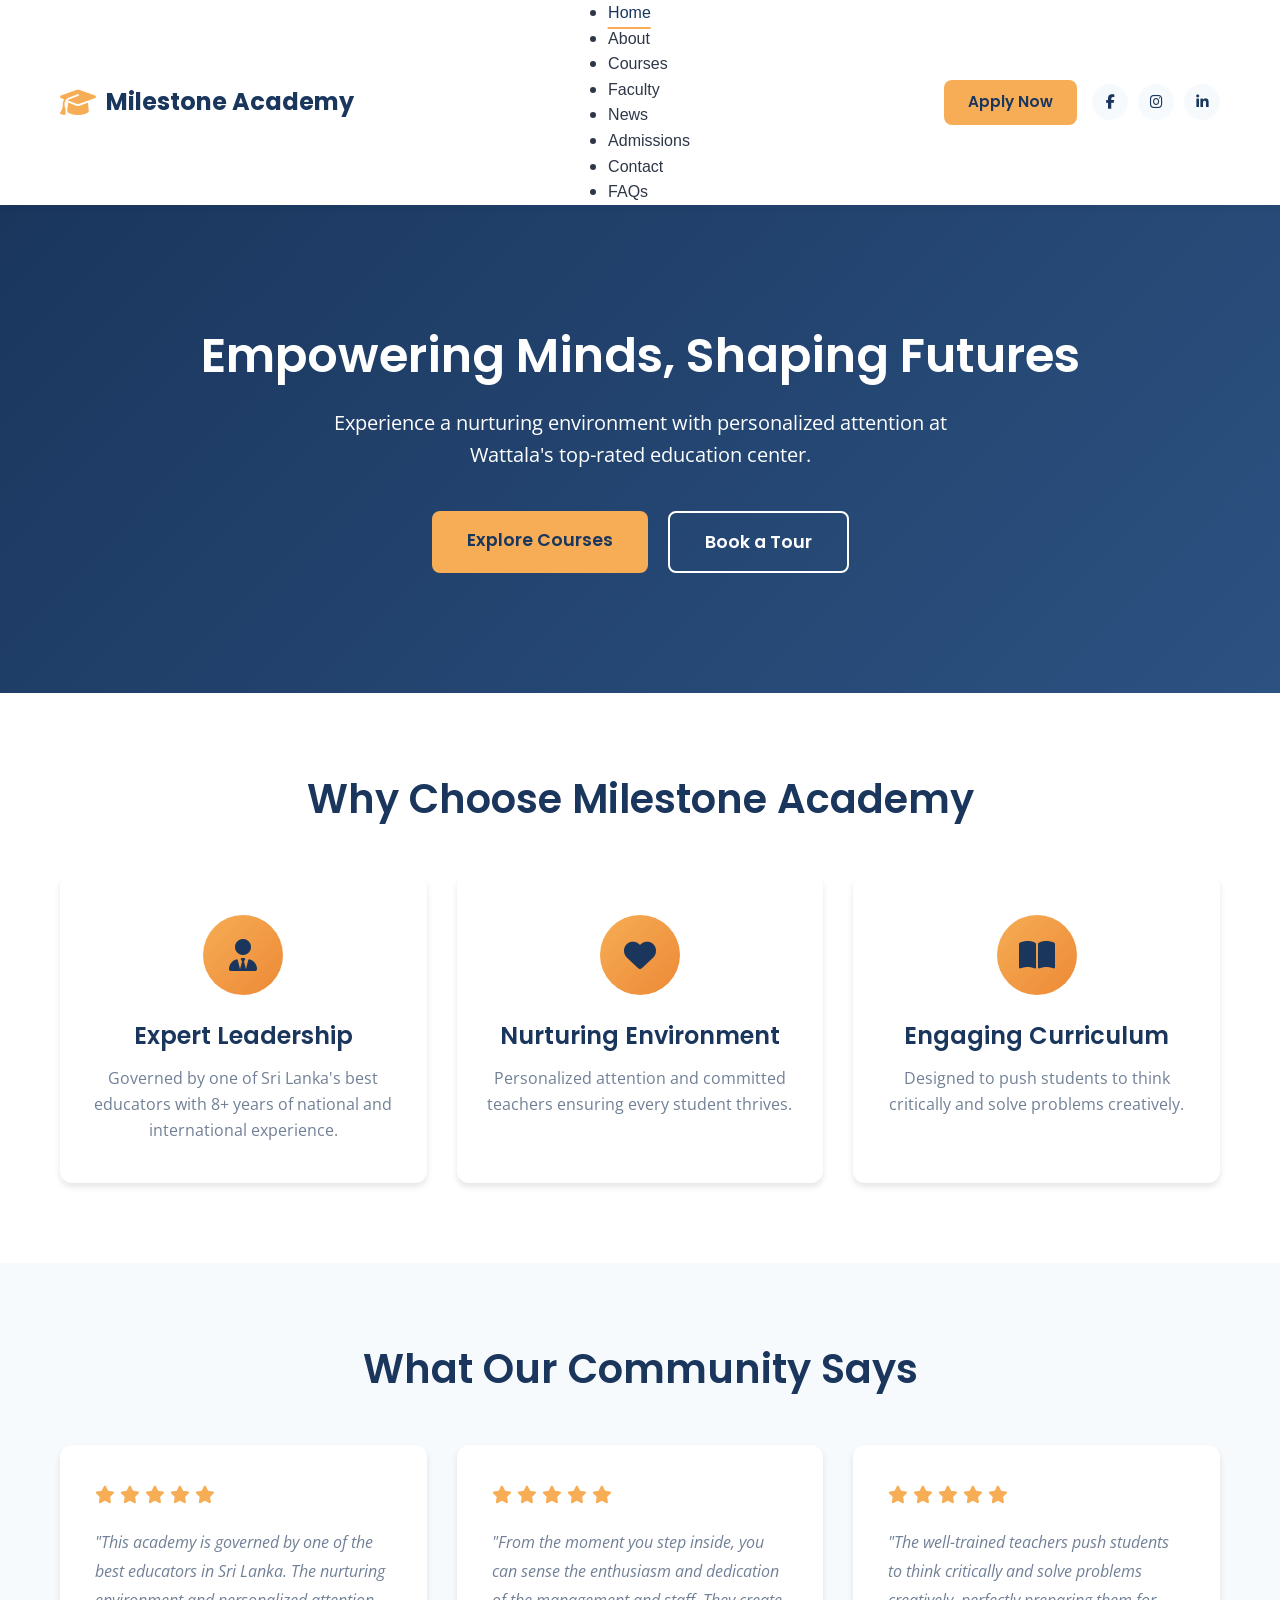
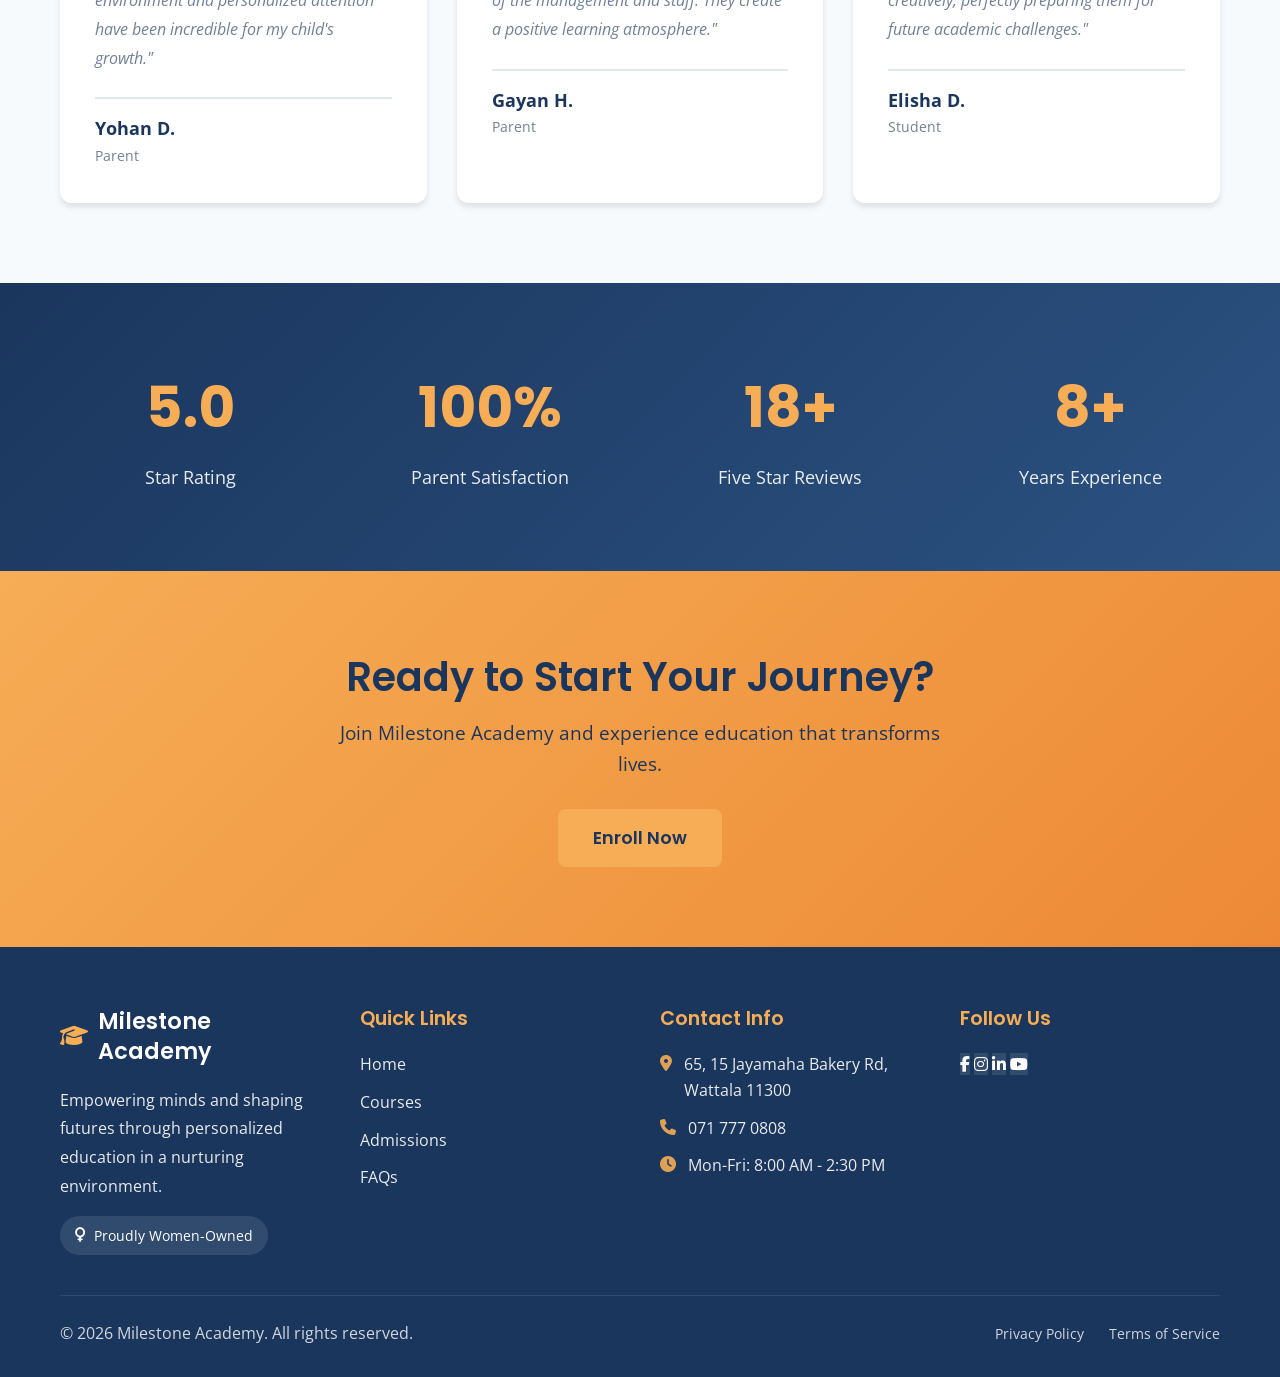
==== commit 772c72da: "Mobile Optimization" ====
--- a/index.html
+++ b/index.html
@@ -11,18 +11,24 @@
     <link rel="stylesheet" href="https://cdnjs.cloudflare.com/ajax/libs/font-awesome/6.4.0/css/all.min.css">
 </head>
 <body>
-    <!-- Header -->
+
+    <!-- ================= HEADER & NAVIGATION ================= -->
     <header class="header">
-        <nav class="navbar">
-            <div class="container nav-container">
-                <a href="index.html" class="logo">
-                    <i class="fas fa-graduation-cap"></i>
-                    Milestone Academy
-                </a>
-                <button class="mobile-menu-toggle" id="mobileMenuToggle" aria-label="Toggle Menu">
-                    <i class="fas fa-bars"></i>
-                </button>
-                <ul class="nav-menu" id="navMenu">
+        <div class="container nav-container">
+            <!-- Logo -->
+            <a href="index.html" class="logo">
+                <i class="fas fa-graduation-cap"></i>
+                <span>Milestone Academy</span>
+            </a>
+
+            <!-- Mobile Hamburger Button -->
+            <button class="mobile-menu-toggle" id="mobileMenuToggle" aria-label="Toggle Menu">
+                <i class="fas fa-bars"></i>
+            </button>
+
+            <!-- Navigation Links (Includes Mobile CTA at the bottom) -->
+            <nav class="nav-menu" id="navMenu">
+                <ul class="nav-links">
                     <li><a href="index.html" class="nav-link active">Home</a></li>
                     <li><a href="about.html" class="nav-link">About</a></li>
                     <li><a href="courses.html" class="nav-link">Courses</a></li>
@@ -31,27 +37,32 @@
                     <li><a href="admissions.html" class="nav-link">Admissions</a></li>
                     <li><a href="contact.html" class="nav-link">Contact</a></li>
                     <li><a href="faqs.html" class="nav-link">FAQs</a></li>
-                    <li class="mobile-cta">
-                        <a href="admissions.html" class="btn btn-primary">Apply Now</a>
-                        <div class="mobile-social">
-                            <a href="#" aria-label="Facebook"><i class="fab fa-facebook-f"></i></a>
-                            <a href="#" aria-label="Instagram"><i class="fab fa-instagram"></i></a>
-                            <a href="#" aria-label="LinkedIn"><i class="fab fa-linkedin-in"></i></a>
-                            <a href="#" aria-label="YouTube"><i class="fab fa-youtube"></i></a>
-                        </div>
-                    </li>
                 </ul>
-                <div class="nav-cta">
-                    <a href="admissions.html" class="btn btn-primary">Apply Now</a>
-                    <div class="social-icons">
+                
+                <!-- Mobile Only: Apply Button & Socials -->
+                <div class="mobile-cta">
+                    <a href="admissions.html" class="btn btn-primary btn-block">Apply Now</a>
+                    <div class="mobile-social">
                         <a href="#" aria-label="Facebook"><i class="fab fa-facebook-f"></i></a>
                         <a href="#" aria-label="Instagram"><i class="fab fa-instagram"></i></a>
                         <a href="#" aria-label="LinkedIn"><i class="fab fa-linkedin-in"></i></a>
-                    </div>
-                </div>
-            </div>
-        </nav>
+                        <a href="#" aria-label="YouTube"><i class="fab fa-youtube"></i></a>
+                    </div>
+                </div>
+            </nav>
+
+            <!-- Desktop Only: Apply Button & Socials -->
+            <div class="nav-cta">
+                <a href="admissions.html" class="btn btn-primary">Apply Now</a>
+                <div class="social-icons">
+                    <a href="#" aria-label="Facebook"><i class="fab fa-facebook-f"></i></a>
+                    <a href="#" aria-label="Instagram"><i class="fab fa-instagram"></i></a>
+                    <a href="#" aria-label="LinkedIn"><i class="fab fa-linkedin-in"></i></a>
+                </div>
+            </div>
+        </div>
     </header>
+    <!-- ================= END HEADER ================= -->
 
     <!-- Hero Section -->
     <section class="hero">
--- a/css/style.css
+++ b/css/style.css
@@ -34,6 +34,7 @@
     overflow-x: hidden;
 }
 
+/* Prevents background scrolling when mobile menu is open */
 body.menu-open {
     overflow: hidden;
 }
@@ -88,7 +89,7 @@
     border: none;
     font-size: 1rem;
     text-align: center;
-    white-space: nowrap; /* Prevents text wrapping */
+    white-space: nowrap;
 }
 
 .btn-primary {
@@ -159,6 +160,7 @@
     text-decoration: none;
     flex-shrink: 0;
     white-space: nowrap;
+    z-index: 1003;
 }
 
 .logo i {
@@ -222,6 +224,7 @@
     gap: 15px;
     flex-shrink: 0;
     white-space: nowrap;
+    z-index: 1003;
 }
 
 .nav-cta .btn {
@@ -264,7 +267,7 @@
     color: var(--primary-color);
     padding: 5px;
     line-height: 1;
-    z-index: 1001;
+    z-index: 1003; /* Higher than menu to stay clickable */
 }
 
 /* HIDE MOBILE CTA ON DESKTOP */
@@ -280,7 +283,7 @@
 
     /* Hide Desktop CTA on Mobile */
     .nav-cta {
-        display: none; 
+        display: none !important; 
     }
 
     .nav-menu {
@@ -296,7 +299,7 @@
         gap: 0;
         box-shadow: -5px 0 15px rgba(0,0,0,0.1);
         transition: right 0.4s cubic-bezier(0.25, 0.8, 0.25, 1);
-        z-index: 1000;
+        z-index: 1002; /* FIXED: Higher than header (1000) so it slides OVER it */
         overflow-y: auto;
         flex: none;
         align-items: flex-start;
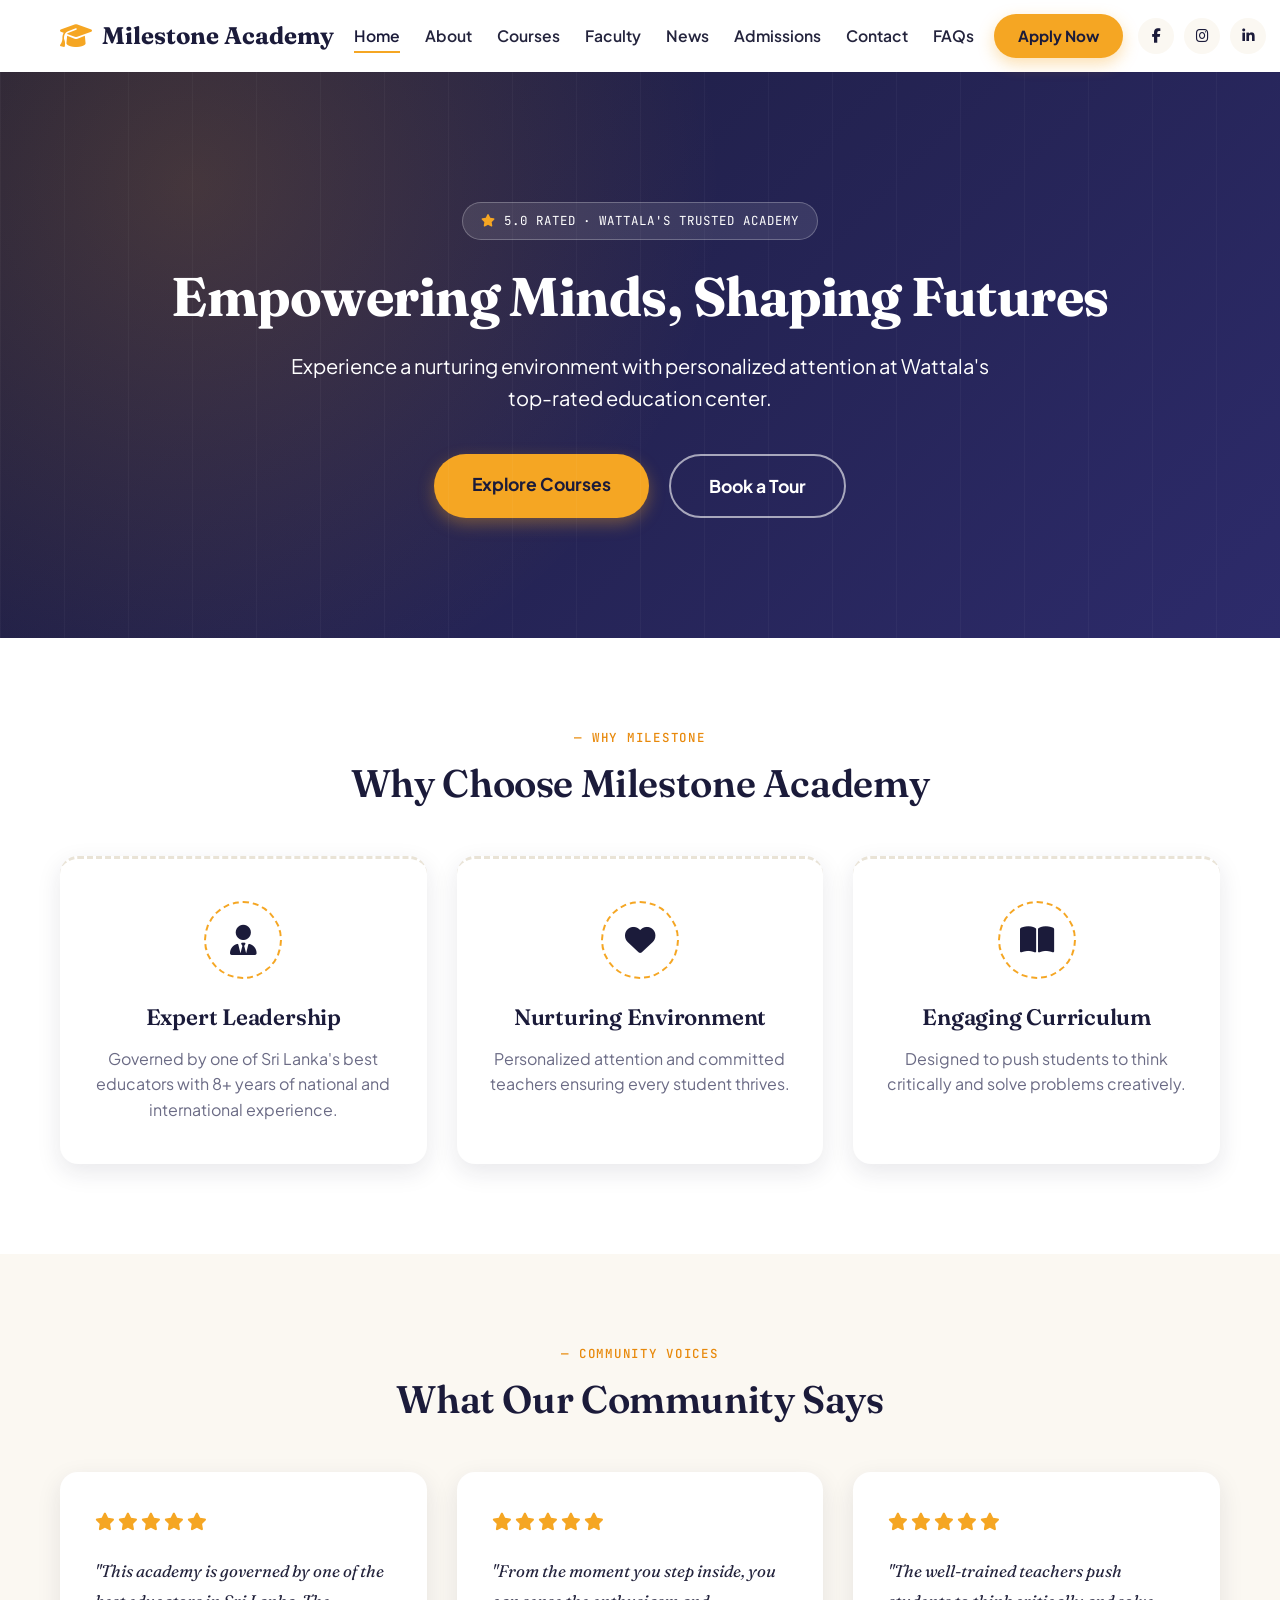
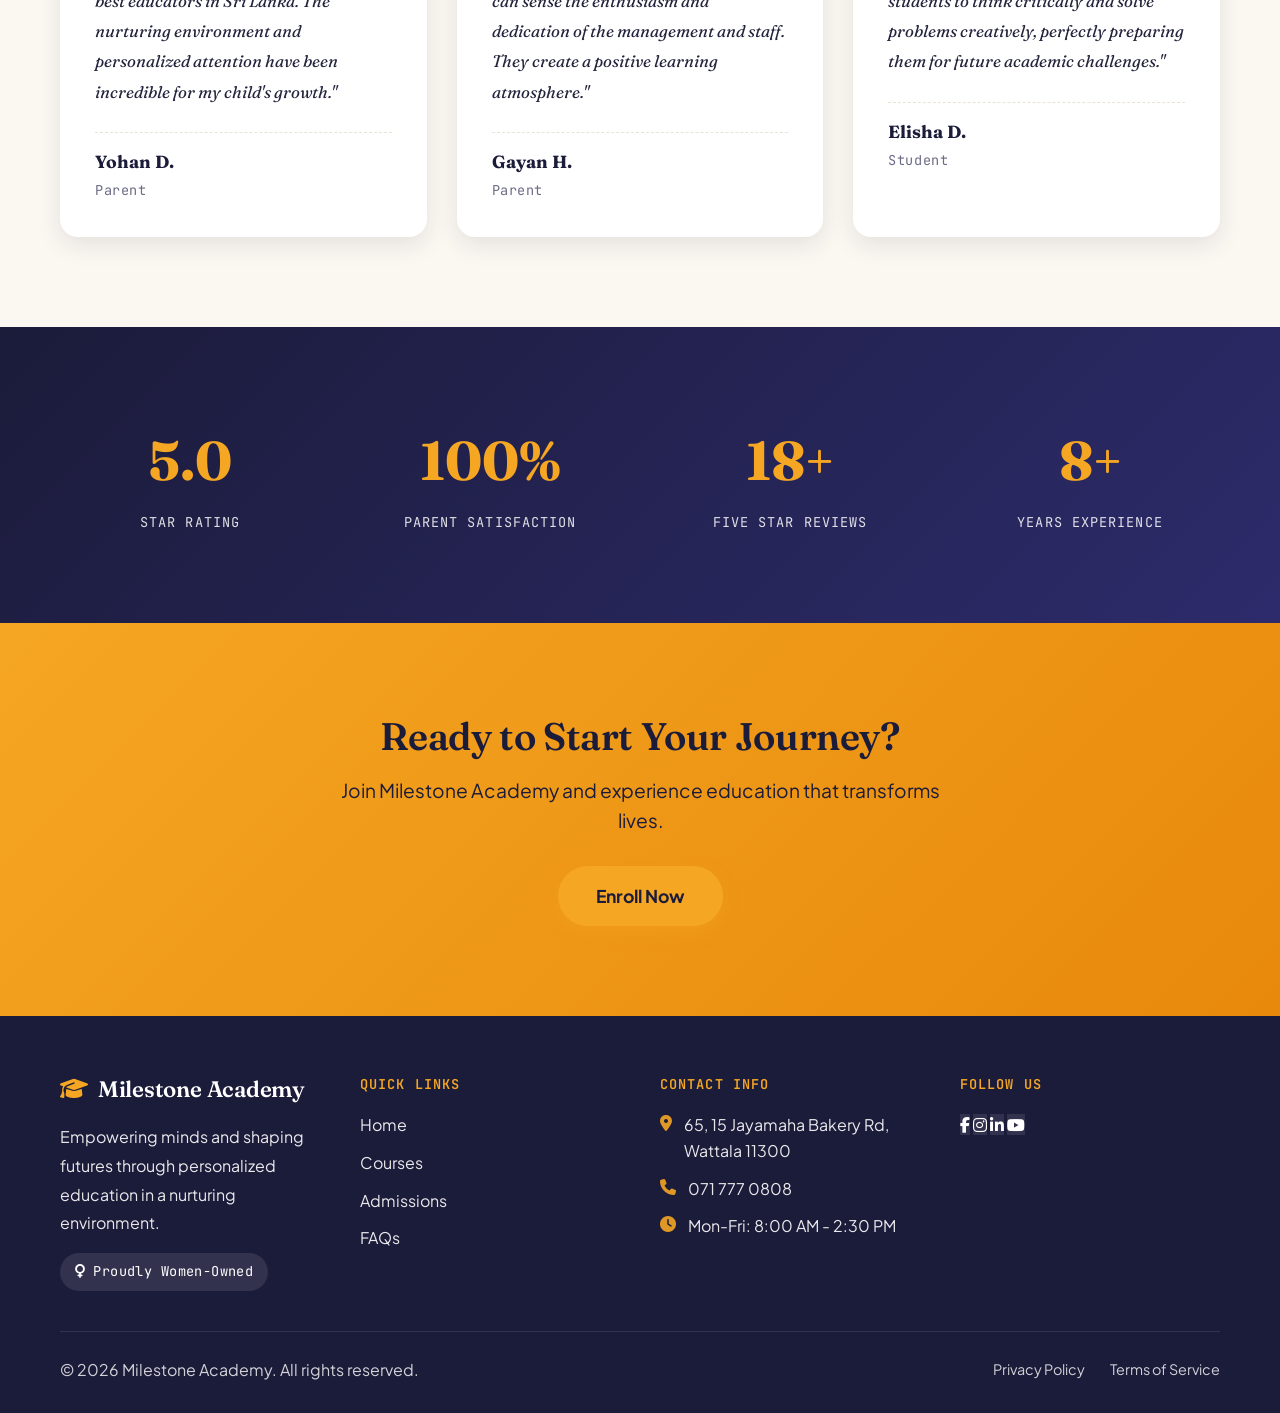
==== commit ce5a9d99: "Major Changes" ====
--- a/index.html
+++ b/index.html
@@ -7,28 +7,23 @@
     <title>Milestone Academy | Premier Education Center in Wattala</title>
     <link rel="stylesheet" href="css/style.css">
     <link rel="preconnect" href="https://fonts.googleapis.com">
-    <link href="https://fonts.googleapis.com/css2?family=Poppins:wght@400;500;600;700&family=Open+Sans:wght@400;600&display=swap" rel="stylesheet">
+    <link href="https://fonts.googleapis.com/css2?family=Fraunces:opsz,wght@9..144,400;9..144,500;9..144,600;9..144,700;9..144,800&family=Plus+Jakarta+Sans:wght@400;500;600;700;800&family=JetBrains+Mono:wght@500&display=swap" rel="stylesheet">
     <link rel="stylesheet" href="https://cdnjs.cloudflare.com/ajax/libs/font-awesome/6.4.0/css/all.min.css">
 </head>
 <body>
 
     <!-- ================= HEADER & NAVIGATION ================= -->
     <header class="header">
-        <div class="container nav-container">
-            <!-- Logo -->
-            <a href="index.html" class="logo">
-                <i class="fas fa-graduation-cap"></i>
-                <span>Milestone Academy</span>
-            </a>
-
-            <!-- Mobile Hamburger Button -->
-            <button class="mobile-menu-toggle" id="mobileMenuToggle" aria-label="Toggle Menu">
-                <i class="fas fa-bars"></i>
-            </button>
-
-            <!-- Navigation Links (Includes Mobile CTA at the bottom) -->
-            <nav class="nav-menu" id="navMenu">
-                <ul class="nav-links">
+        <nav class="navbar">
+            <div class="container nav-container">
+                <a href="index.html" class="logo">
+                    <i class="fas fa-graduation-cap"></i>
+                    Milestone Academy
+                </a>
+                <button class="mobile-menu-toggle" id="mobileMenuToggle" aria-label="Toggle Menu" aria-expanded="false">
+                    <i class="fas fa-bars"></i>
+                </button>
+                <ul class="nav-menu" id="navMenu">
                     <li><a href="index.html" class="nav-link active">Home</a></li>
                     <li><a href="about.html" class="nav-link">About</a></li>
                     <li><a href="courses.html" class="nav-link">Courses</a></li>
@@ -37,30 +32,26 @@
                     <li><a href="admissions.html" class="nav-link">Admissions</a></li>
                     <li><a href="contact.html" class="nav-link">Contact</a></li>
                     <li><a href="faqs.html" class="nav-link">FAQs</a></li>
+                    <li class="mobile-cta">
+                        <a href="admissions.html" class="btn btn-primary">Apply Now</a>
+                        <div class="mobile-social">
+                            <a href="#" aria-label="Facebook"><i class="fab fa-facebook-f"></i></a>
+                            <a href="#" aria-label="Instagram"><i class="fab fa-instagram"></i></a>
+                            <a href="#" aria-label="LinkedIn"><i class="fab fa-linkedin-in"></i></a>
+                            <a href="#" aria-label="YouTube"><i class="fab fa-youtube"></i></a>
+                        </div>
+                    </li>
                 </ul>
-                
-                <!-- Mobile Only: Apply Button & Socials -->
-                <div class="mobile-cta">
-                    <a href="admissions.html" class="btn btn-primary btn-block">Apply Now</a>
-                    <div class="mobile-social">
+                <div class="nav-cta">
+                    <a href="admissions.html" class="btn btn-primary">Apply Now</a>
+                    <div class="social-icons">
                         <a href="#" aria-label="Facebook"><i class="fab fa-facebook-f"></i></a>
                         <a href="#" aria-label="Instagram"><i class="fab fa-instagram"></i></a>
                         <a href="#" aria-label="LinkedIn"><i class="fab fa-linkedin-in"></i></a>
-                        <a href="#" aria-label="YouTube"><i class="fab fa-youtube"></i></a>
-                    </div>
-                </div>
-            </nav>
-
-            <!-- Desktop Only: Apply Button & Socials -->
-            <div class="nav-cta">
-                <a href="admissions.html" class="btn btn-primary">Apply Now</a>
-                <div class="social-icons">
-                    <a href="#" aria-label="Facebook"><i class="fab fa-facebook-f"></i></a>
-                    <a href="#" aria-label="Instagram"><i class="fab fa-instagram"></i></a>
-                    <a href="#" aria-label="LinkedIn"><i class="fab fa-linkedin-in"></i></a>
-                </div>
-            </div>
-        </div>
+                    </div>
+                </div>
+            </div>
+        </nav>
     </header>
     <!-- ================= END HEADER ================= -->
 
@@ -68,6 +59,7 @@
     <section class="hero">
         <div class="container">
             <div class="hero-content">
+                <span class="hero-badge"><i class="fas fa-star"></i> 5.0 Rated &middot; Wattala's Trusted Academy</span>
                 <h1>Empowering Minds, Shaping Futures</h1>
                 <p>Experience a nurturing environment with personalized attention at Wattala's top-rated education center.</p>
                 <div class="hero-buttons">
@@ -81,6 +73,7 @@
     <!-- Why Choose Us -->
     <section class="features section-padding">
         <div class="container">
+            <span class="eyebrow text-center">Why Milestone</span>
             <h2 class="section-title">Why Choose Milestone Academy</h2>
             <div class="features-grid">
                 <div class="feature-card">
@@ -111,6 +104,7 @@
     <!-- Testimonials -->
     <section class="testimonials section-padding bg-light">
         <div class="container">
+            <span class="eyebrow text-center">Community Voices</span>
             <h2 class="section-title">What Our Community Says</h2>
             <div class="testimonials-grid">
                 <div class="testimonial-card">
@@ -244,4 +238,4 @@
 
     <script src="js/main.js"></script>
 </body>
-</html>+</html>
--- a/css/style.css
+++ b/css/style.css
@@ -1,19 +1,31 @@
-/* ===== CSS Variables ===== */
+/* =========================================================
+   MILESTONE ACADEMY — DESIGN SYSTEM
+   Display: Fraunces (warm, characterful serif for an academy
+   that feels personal, not corporate)
+   Body: Plus Jakarta Sans (clean, friendly, modern)
+   Label/Utility: JetBrains Mono (report-card, ruled-notebook
+   accent for eyebrows + numbering — the signature motif)
+   ========================================================= */
+
 :root {
-    --primary-color: #1A365D;
-    --secondary-color: #F6AD55;
-    --accent-color: #E53E3E;
-    --text-dark: #2D3748;
-    --text-light: #718096;
-    --bg-light: #F7FAFC;
+    /* Core palette */
+    --primary-color: #1B1B3A;      /* ink navy */
+    --primary-color-2: #2D2B6B;    /* deeper plum-indigo for gradients */
+    --secondary-color: #F5A623;    /* marigold */
+    --secondary-color-2: #E8890B;  /* deeper marigold for hovers/gradients */
+    --accent-color: #FF6B5B;       /* coral, used sparingly for energy */
+    --text-dark: #24243D;
+    --text-light: #6B6B85;
+    --bg-light: #FBF8F2;           /* warm paper, not cold gray */
     --bg-white: #FFFFFF;
-    --border-color: #E2E8F0;
-    --shadow-sm: 0 1px 3px rgba(0,0,0,0.12);
-    --shadow-md: 0 4px 6px rgba(0,0,0,0.1);
-    --shadow-lg: 0 10px 25px rgba(0,0,0,0.15);
+    --border-color: #E9E3D6;
+
+    --shadow-sm: 0 1px 3px rgba(27,27,58,0.08);
+    --shadow-md: 0 8px 24px rgba(27,27,58,0.10);
+    --shadow-lg: 0 20px 45px rgba(27,27,58,0.16);
     --transition: all 0.3s ease;
-    --border-radius: 8px;
-    --border-radius-lg: 12px;
+    --border-radius: 10px;
+    --border-radius-lg: 18px;
 }
 
 /* ===== Reset & Base Styles ===== */
@@ -28,21 +40,22 @@
 }
 
 body {
-    font-family: 'Open Sans', sans-serif;
+    font-family: 'Plus Jakarta Sans', sans-serif;
     color: var(--text-dark);
     line-height: 1.6;
     overflow-x: hidden;
-}
-
-/* Prevents background scrolling when mobile menu is open */
+    background-color: var(--bg-white);
+}
+
 body.menu-open {
     overflow: hidden;
 }
 
 h1, h2, h3, h4, h5, h6 {
-    font-family: 'Poppins', sans-serif;
+    font-family: 'Fraunces', serif;
     font-weight: 600;
-    line-height: 1.3;
+    line-height: 1.2;
+    letter-spacing: -0.01em;
     margin-bottom: 1rem;
 }
 
@@ -66,7 +79,7 @@
 }
 
 .section-padding {
-    padding: 80px 0;
+    padding: 90px 0;
 }
 
 .bg-light {
@@ -75,15 +88,35 @@
 
 .text-center {
     text-align: center;
+}
+
+/* Eyebrow label — the "ruled notebook" signature motif */
+.eyebrow {
+    display: block;
+    font-family: 'JetBrains Mono', monospace;
+    font-size: 0.78rem;
+    font-weight: 500;
+    letter-spacing: 0.14em;
+    text-transform: uppercase;
+    color: var(--secondary-color-2);
+    margin-bottom: 12px;
+}
+
+.eyebrow.text-center {
+    text-align: center;
+}
+
+.eyebrow::before {
+    content: "— ";
 }
 
 /* ===== Buttons ===== */
 .btn {
     display: inline-block;
-    padding: 12px 28px;
-    border-radius: var(--border-radius);
-    font-weight: 600;
-    font-family: 'Poppins', sans-serif;
+    padding: 13px 30px;
+    border-radius: 100px;
+    font-weight: 700;
+    font-family: 'Plus Jakarta Sans', sans-serif;
     cursor: pointer;
     transition: var(--transition);
     border: none;
@@ -95,27 +128,29 @@
 .btn-primary {
     background-color: var(--secondary-color);
     color: var(--primary-color);
+    box-shadow: 0 6px 16px rgba(245,166,35,0.35);
 }
 
 .btn-primary:hover {
-    background-color: #ED8936;
+    background-color: var(--secondary-color-2);
     transform: translateY(-2px);
-    box-shadow: var(--shadow-md);
+    box-shadow: 0 10px 24px rgba(245,166,35,0.45);
 }
 
 .btn-secondary {
     background-color: transparent;
     color: var(--bg-white);
-    border: 2px solid var(--bg-white);
+    border: 2px solid rgba(255,255,255,0.6);
 }
 
 .btn-secondary:hover {
     background-color: var(--bg-white);
     color: var(--primary-color);
+    border-color: var(--bg-white);
 }
 
 .btn-large {
-    padding: 15px 35px;
+    padding: 16px 38px;
     font-size: 1.1rem;
 }
 
@@ -129,16 +164,23 @@
 /* ===== FIXED HEADER & NAVIGATION ========= */
 /* ========================================= */
 .header {
-    background-color: var(--bg-white);
-    box-shadow: 0 2px 10px rgba(0,0,0,0.05);
+    background-color: rgba(255,255,255,0.85);
+    backdrop-filter: saturate(180%) blur(14px);
+    -webkit-backdrop-filter: saturate(180%) blur(14px);
+    box-shadow: 0 1px 0 rgba(27,27,58,0.06);
     position: sticky;
     top: 0;
     z-index: 1000;
     width: 100%;
+    transition: box-shadow 0.3s ease;
+}
+
+.header.is-scrolled {
+    box-shadow: 0 8px 24px rgba(27,27,58,0.10);
 }
 
 .navbar {
-    padding: 15px 0;
+    padding: 14px 0;
 }
 
 .nav-container {
@@ -150,7 +192,7 @@
 }
 
 .logo {
-    font-family: 'Poppins', sans-serif;
+    font-family: 'Fraunces', serif;
     font-size: 1.5rem;
     font-weight: 700;
     color: var(--primary-color);
@@ -165,7 +207,7 @@
 
 .logo i {
     color: var(--secondary-color);
-    font-size: 1.8rem;
+    font-size: 1.6rem;
 }
 
 .nav-menu {
@@ -184,9 +226,9 @@
 }
 
 .nav-link {
-    font-family: 'Poppins', sans-serif;
-    font-weight: 500;
-    font-size: 1rem;
+    font-family: 'Plus Jakarta Sans', sans-serif;
+    font-weight: 600;
+    font-size: 0.98rem;
     color: var(--text-dark);
     position: relative;
     padding: 8px 0;
@@ -272,10 +314,10 @@
 
 /* HIDE MOBILE CTA ON DESKTOP */
 .mobile-cta {
-    display: none !important; 
-}
-
-/* ===== Responsive Navigation - Mobile ===== */
+    display: none !important;
+}
+
+/* ===== Responsive Navigation - Mobile / Tablet ===== */
 @media (max-width: 992px) {
     .mobile-menu-toggle {
         display: block;
@@ -283,23 +325,24 @@
 
     /* Hide Desktop CTA on Mobile */
     .nav-cta {
-        display: none !important; 
+        display: none !important;
     }
 
     .nav-menu {
         position: fixed;
         top: 0;
         right: -100%;
-        width: 300px;
+        width: min(320px, 85vw);
         height: 100vh;
+        height: 100dvh;
         background: var(--bg-white);
         flex-direction: column;
         justify-content: flex-start;
         padding: 100px 30px 40px;
         gap: 0;
-        box-shadow: -5px 0 15px rgba(0,0,0,0.1);
+        box-shadow: -10px 0 30px rgba(27,27,58,0.15);
         transition: right 0.4s cubic-bezier(0.25, 0.8, 0.25, 1);
-        z-index: 1002; /* FIXED: Higher than header (1000) so it slides OVER it */
+        z-index: 1002; /* higher than header so it slides OVER it */
         overflow-y: auto;
         flex: none;
         align-items: flex-start;
@@ -324,10 +367,10 @@
     .nav-link::after {
         display: none;
     }
-    
+
     .nav-link:hover,
     .nav-link.active {
-        color: var(--secondary-color);
+        color: var(--secondary-color-2);
         background-color: var(--bg-light);
         padding-left: 10px;
     }
@@ -342,19 +385,19 @@
         width: 100%;
         text-align: center;
     }
-    
+
     .nav-menu .mobile-cta .btn {
         display: block;
         width: 100%;
         margin-bottom: 20px;
     }
-    
+
     .nav-menu .mobile-social {
         display: flex;
         justify-content: center;
         gap: 15px;
     }
-    
+
     .nav-menu .mobile-social a {
         width: 40px;
         height: 40px;
@@ -368,15 +411,32 @@
     }
 }
 
+/* Backdrop behind the open mobile menu */
+.nav-backdrop {
+    display: none;
+}
+
+@media (max-width: 992px) {
+    .nav-backdrop.active {
+        display: block;
+        position: fixed;
+        inset: 0;
+        background: rgba(27,27,58,0.35);
+        z-index: 1001;
+        backdrop-filter: blur(2px);
+    }
+}
+
 @media (max-width: 576px) {
+    .logo span,
     .logo {
         font-size: 1.2rem;
     }
     .logo i {
-        font-size: 1.5rem;
+        font-size: 1.4rem;
     }
     .nav-menu {
-        width: 85%;
+        width: 88%;
     }
 }
 /* ========================================= */
@@ -385,25 +445,63 @@
 
 /* ===== Hero Section ===== */
 .hero {
-    background: linear-gradient(135deg, var(--primary-color) 0%, #2C5282 100%);
+    background: radial-gradient(circle at 15% 20%, rgba(245,166,35,0.18), transparent 45%),
+                linear-gradient(135deg, var(--primary-color) 0%, var(--primary-color-2) 100%);
     color: var(--bg-white);
-    padding: 120px 0;
+    padding: 130px 0 120px;
     text-align: center;
+    position: relative;
+    overflow: hidden;
+}
+
+.hero::after {
+    content: "";
+    position: absolute;
+    inset: 0;
+    background-image: repeating-linear-gradient(90deg, rgba(255,255,255,0.035) 0 1px, transparent 1px 64px);
+    pointer-events: none;
+}
+
+.hero-content {
+    position: relative;
+}
+
+.hero-badge {
+    display: inline-flex;
+    align-items: center;
+    gap: 8px;
+    font-family: 'JetBrains Mono', monospace;
+    font-size: 0.78rem;
+    letter-spacing: 0.08em;
+    text-transform: uppercase;
+    background: rgba(255,255,255,0.1);
+    border: 1px solid rgba(255,255,255,0.25);
+    padding: 8px 18px;
+    border-radius: 100px;
+    margin-bottom: 24px;
+    animation: fadeInUp 1s ease both;
+}
+
+.hero-badge i {
+    color: var(--secondary-color);
 }
 
 .hero-content h1 {
-    font-size: 3rem;
+    font-size: 3.4rem;
+    font-weight: 700;
     margin-bottom: 20px;
-    animation: fadeInUp 1s ease;
+    animation: fadeInUp 1s ease 0.1s both;
 }
 
 .hero-content p {
+    font-family: 'Plus Jakarta Sans', sans-serif;
     font-size: 1.25rem;
     margin-bottom: 40px;
     max-width: 700px;
     margin-left: auto;
     margin-right: auto;
-    animation: fadeInUp 1s ease 0.2s both;
+    opacity: 0.9;
+    animation: fadeInUp 1s ease 0.25s both;
 }
 
 .hero-buttons {
@@ -416,18 +514,20 @@
 
 /* ===== Page Header ===== */
 .page-header {
-    background: linear-gradient(135deg, var(--primary-color) 0%, #2C5282 100%);
+    background: radial-gradient(circle at 85% 10%, rgba(245,166,35,0.16), transparent 45%),
+                linear-gradient(135deg, var(--primary-color) 0%, var(--primary-color-2) 100%);
     color: var(--bg-white);
-    padding: 80px 0 60px;
+    padding: 85px 0 65px;
     text-align: center;
 }
 
 .page-header h1 {
-    font-size: 2.5rem;
+    font-size: 2.6rem;
     margin-bottom: 15px;
 }
 
 .page-header p {
+    font-family: 'Plus Jakarta Sans', sans-serif;
     font-size: 1.1rem;
     opacity: 0.9;
 }
@@ -435,7 +535,7 @@
 /* ===== Features Section ===== */
 .section-title {
     text-align: center;
-    font-size: 2.5rem;
+    font-size: 2.4rem;
     margin-bottom: 50px;
     color: var(--primary-color);
 }
@@ -448,22 +548,25 @@
 
 .feature-card {
     background: var(--bg-white);
-    padding: 40px 30px;
+    padding: 42px 30px;
     border-radius: var(--border-radius-lg);
     text-align: center;
     box-shadow: var(--shadow-md);
+    border-top: 3px dashed var(--border-color);
     transition: var(--transition);
 }
 
 .feature-card:hover {
     transform: translateY(-10px);
     box-shadow: var(--shadow-lg);
+    border-top-color: var(--secondary-color);
 }
 
 .feature-icon {
-    width: 80px;
-    height: 80px;
-    background: linear-gradient(135deg, var(--secondary-color) 0%, #ED8936 100%);
+    width: 78px;
+    height: 78px;
+    background: var(--bg-white);
+    border: 2px dashed var(--secondary-color);
     border-radius: 50%;
     display: flex;
     align-items: center;
@@ -472,12 +575,12 @@
 }
 
 .feature-icon i {
-    font-size: 2rem;
+    font-size: 1.9rem;
     color: var(--primary-color);
 }
 
 .feature-card h3 {
-    font-size: 1.5rem;
+    font-size: 1.4rem;
     margin-bottom: 15px;
     color: var(--primary-color);
 }
@@ -499,6 +602,7 @@
     border-radius: var(--border-radius-lg);
     box-shadow: var(--shadow-md);
     transition: var(--transition);
+    position: relative;
 }
 
 .testimonial-card:hover {
@@ -513,14 +617,17 @@
 }
 
 .testimonial-card p {
+    font-family: 'Fraunces', serif;
     font-style: italic;
-    color: var(--text-light);
+    font-weight: 400;
+    color: var(--text-dark);
     margin-bottom: 25px;
     line-height: 1.8;
+    font-size: 1.05rem;
 }
 
 .testimonial-author {
-    border-top: 2px solid var(--border-color);
+    border-top: 1px dashed var(--border-color);
     padding-top: 15px;
 }
 
@@ -528,16 +635,19 @@
     display: block;
     color: var(--primary-color);
     font-size: 1.1rem;
+    font-family: 'Fraunces', serif;
 }
 
 .testimonial-author span {
     color: var(--text-light);
-    font-size: 0.9rem;
+    font-size: 0.85rem;
+    font-family: 'JetBrains Mono', monospace;
+    letter-spacing: 0.04em;
 }
 
 /* ===== Stats Section ===== */
 .stats {
-    background: linear-gradient(135deg, var(--primary-color) 0%, #2C5282 100%);
+    background: linear-gradient(135deg, var(--primary-color) 0%, var(--primary-color-2) 100%);
     color: var(--bg-white);
 }
 
@@ -549,27 +659,30 @@
 }
 
 .stat-number {
-    font-size: 3.5rem;
+    font-family: 'Fraunces', serif;
+    font-size: 3.4rem;
     font-weight: 700;
-    font-family: 'Poppins', sans-serif;
-    margin-bottom: 10px;
+    margin-bottom: 8px;
     color: var(--secondary-color);
 }
 
 .stat-label {
-    font-size: 1.1rem;
-    opacity: 0.9;
+    font-family: 'JetBrains Mono', monospace;
+    font-size: 0.85rem;
+    letter-spacing: 0.08em;
+    text-transform: uppercase;
+    opacity: 0.85;
 }
 
 /* ===== CTA Section ===== */
 .cta {
-    background: linear-gradient(135deg, var(--secondary-color) 0%, #ED8936 100%);
+    background: linear-gradient(135deg, var(--secondary-color) 0%, var(--secondary-color-2) 100%);
     color: var(--primary-color);
     text-align: center;
 }
 
 .cta-content h2 {
-    font-size: 2.5rem;
+    font-size: 2.4rem;
     margin-bottom: 15px;
 }
 
@@ -594,6 +707,7 @@
     overflow: hidden;
     box-shadow: var(--shadow-md);
     transition: var(--transition);
+    border: 1px solid var(--border-color);
 }
 
 .course-card:hover {
@@ -615,7 +729,7 @@
 }
 
 .course-card:hover .course-thumbnail img {
-    transform: scale(1.1);
+    transform: scale(1.08);
 }
 
 .course-badge {
@@ -626,8 +740,11 @@
     color: var(--primary-color);
     padding: 5px 15px;
     border-radius: 20px;
-    font-weight: 600;
-    font-size: 0.85rem;
+    font-weight: 700;
+    font-size: 0.8rem;
+    font-family: 'JetBrains Mono', monospace;
+    letter-spacing: 0.04em;
+    text-transform: uppercase;
 }
 
 .course-content {
@@ -635,7 +752,7 @@
 }
 
 .course-content h3 {
-    font-size: 1.5rem;
+    font-size: 1.4rem;
     margin-bottom: 15px;
     color: var(--primary-color);
 }
@@ -661,11 +778,13 @@
 }
 
 .course-detail i {
-    color: var(--secondary-color);
+    color: var(--secondary-color-2);
 }
 
 .course-video {
     margin: 20px 0;
+    border-radius: var(--border-radius);
+    overflow: hidden;
 }
 
 .video-note {
@@ -691,6 +810,7 @@
     box-shadow: var(--shadow-md);
     text-align: center;
     transition: var(--transition);
+    border: 1px solid var(--border-color);
 }
 
 .faculty-card:hover {
@@ -714,14 +834,18 @@
 }
 
 .faculty-info h3 {
-    font-size: 1.4rem;
+    font-size: 1.35rem;
     margin-bottom: 5px;
     color: var(--primary-color);
 }
 
 .faculty-title {
-    color: var(--secondary-color);
+    color: var(--secondary-color-2);
     font-weight: 600;
+    font-family: 'JetBrains Mono', monospace;
+    font-size: 0.78rem;
+    letter-spacing: 0.06em;
+    text-transform: uppercase;
     margin-bottom: 15px;
     display: block;
 }
@@ -745,6 +869,7 @@
     overflow: hidden;
     box-shadow: var(--shadow-md);
     transition: var(--transition);
+    border: 1px solid var(--border-color);
 }
 
 .news-card:hover {
@@ -765,7 +890,7 @@
 }
 
 .news-card:hover .news-thumbnail img {
-    transform: scale(1.1);
+    transform: scale(1.08);
 }
 
 .news-content {
@@ -773,15 +898,17 @@
 }
 
 .news-date {
-    color: var(--secondary-color);
+    color: var(--secondary-color-2);
     font-weight: 600;
-    font-size: 0.9rem;
+    font-family: 'JetBrains Mono', monospace;
+    font-size: 0.8rem;
+    letter-spacing: 0.04em;
     margin-bottom: 10px;
     display: block;
 }
 
 .news-content h3 {
-    font-size: 1.3rem;
+    font-size: 1.25rem;
     margin-bottom: 12px;
     color: var(--primary-color);
 }
@@ -792,8 +919,8 @@
 }
 
 .read-more {
-    color: var(--secondary-color);
-    font-weight: 600;
+    color: var(--secondary-color-2);
+    font-weight: 700;
     display: inline-flex;
     align-items: center;
     gap: 5px;
@@ -801,6 +928,7 @@
 
 .read-more:hover {
     gap: 10px;
+    color: var(--primary-color);
 }
 
 /* ===== Admissions & Contact Forms ===== */
@@ -811,6 +939,7 @@
     padding: 40px;
     border-radius: var(--border-radius-lg);
     box-shadow: var(--shadow-md);
+    border: 1px solid var(--border-color);
 }
 
 .form-group {
@@ -820,8 +949,9 @@
 .form-group label {
     display: block;
     margin-bottom: 8px;
-    font-weight: 600;
-    color: var(--primary-color);
+    font-weight: 700;
+    color: var(--primary-color);
+    font-size: 0.95rem;
 }
 
 .form-group label .required {
@@ -835,9 +965,11 @@
     padding: 12px 15px;
     border: 2px solid var(--border-color);
     border-radius: var(--border-radius);
-    font-family: 'Open Sans', sans-serif;
+    font-family: 'Plus Jakarta Sans', sans-serif;
     font-size: 1rem;
     transition: var(--transition);
+    background: var(--bg-white);
+    color: var(--text-dark);
 }
 
 .form-group input:focus,
@@ -845,6 +977,7 @@
 .form-group textarea:focus {
     outline: none;
     border-color: var(--secondary-color);
+    box-shadow: 0 0 0 4px rgba(245,166,35,0.15);
 }
 
 .form-group textarea {
@@ -871,6 +1004,7 @@
     padding: 40px;
     border-radius: var(--border-radius-lg);
     box-shadow: var(--shadow-md);
+    border: 1px solid var(--border-color);
 }
 
 .contact-info-box h3 {
@@ -887,13 +1021,20 @@
 }
 
 .contact-item i {
-    font-size: 1.3rem;
-    color: var(--secondary-color);
-    margin-top: 3px;
+    font-size: 1.2rem;
+    color: var(--bg-white);
+    background: var(--primary-color);
+    width: 38px;
+    height: 38px;
+    min-width: 38px;
+    border-radius: 50%;
+    display: flex;
+    align-items: center;
+    justify-content: center;
 }
 
 .contact-item-content h4 {
-    font-size: 1.1rem;
+    font-size: 1.05rem;
     margin-bottom: 5px;
     color: var(--primary-color);
 }
@@ -907,6 +1048,7 @@
     border-radius: var(--border-radius-lg);
     overflow: hidden;
     box-shadow: var(--shadow-md);
+    border: 1px solid var(--border-color);
 }
 
 .map-container iframe {
@@ -927,15 +1069,16 @@
     margin-bottom: 15px;
     box-shadow: var(--shadow-sm);
     overflow: hidden;
+    border: 1px solid var(--border-color);
 }
 
 .faq-question {
-    padding: 25px 30px;
+    padding: 22px 28px;
     cursor: pointer;
     display: flex;
     justify-content: space-between;
     align-items: center;
-    font-weight: 600;
+    font-weight: 700;
     color: var(--primary-color);
     transition: var(--transition);
 }
@@ -945,7 +1088,7 @@
 }
 
 .faq-question i {
-    color: var(--secondary-color);
+    color: var(--secondary-color-2);
     transition: var(--transition);
 }
 
@@ -954,14 +1097,14 @@
 }
 
 .faq-answer {
-    padding: 0 30px;
+    padding: 0 28px;
     max-height: 0;
     overflow: hidden;
     transition: all 0.3s ease;
 }
 
 .faq-item.active .faq-answer {
-    padding: 0 30px 25px;
+    padding: 0 28px 25px;
     max-height: 500px;
 }
 
@@ -997,7 +1140,10 @@
 }
 
 .footer-col h4 {
-    font-size: 1.2rem;
+    font-family: 'JetBrains Mono', monospace;
+    font-size: 0.85rem;
+    letter-spacing: 0.08em;
+    text-transform: uppercase;
     margin-bottom: 20px;
     color: var(--secondary-color);
 }
@@ -1047,7 +1193,9 @@
     padding: 8px 15px;
     border-radius: 20px;
     margin-top: 15px;
-    font-size: 0.9rem;
+    font-size: 0.85rem;
+    font-family: 'JetBrains Mono', monospace;
+    letter-spacing: 0.03em;
 }
 
 .footer-social {
@@ -1105,6 +1253,25 @@
     }
 }
 
+@media (prefers-reduced-motion: reduce) {
+    *, *::before, *::after {
+        animation-duration: 0.001ms !important;
+        animation-iteration-count: 1 !important;
+        transition-duration: 0.001ms !important;
+        scroll-behavior: auto !important;
+    }
+}
+
+/* Visible keyboard focus for accessibility */
+a:focus-visible,
+button:focus-visible,
+input:focus-visible,
+select:focus-visible,
+textarea:focus-visible {
+    outline: 3px solid var(--secondary-color);
+    outline-offset: 2px;
+}
+
 /* ===== General Responsive Fixes ===== */
 @media (max-width: 992px) {
     .contact-wrapper {
@@ -1114,6 +1281,10 @@
     .form-row {
         grid-template-columns: 1fr;
     }
+
+    .hero-content h1 {
+        font-size: 2.6rem;
+    }
 }
 
 @media (max-width: 768px) {
@@ -1122,15 +1293,15 @@
     }
 
     .section-title {
+        font-size: 1.9rem;
+    }
+
+    .hero {
+        padding: 90px 0 80px;
+    }
+
+    .hero-content h1 {
         font-size: 2rem;
-    }
-
-    .hero {
-        padding: 80px 0;
-    }
-
-    .hero-content h1 {
-        font-size: 1.8rem;
     }
 
     .hero-content p {
@@ -1138,7 +1309,7 @@
     }
 
     .page-header h1 {
-        font-size: 2rem;
+        font-size: 1.9rem;
     }
 
     .courses-grid,
@@ -1151,7 +1322,7 @@
     }
 
     .stat-number {
-        font-size: 2.5rem;
+        font-size: 2.4rem;
     }
 
     .footer-bottom {
@@ -1166,8 +1337,13 @@
     }
 
     .btn {
-        padding: 10px 20px;
+        padding: 11px 22px;
         font-size: 0.9rem;
+    }
+
+    .btn-large {
+        padding: 14px 28px;
+        font-size: 1rem;
     }
 
     .form-container {
@@ -1178,4 +1354,13 @@
         flex-direction: column;
         gap: 10px;
     }
-}+
+    .hero-content h1 {
+        font-size: 1.7rem;
+    }
+
+    .stats-grid {
+        grid-template-columns: 1fr 1fr;
+        gap: 25px;
+    }
+}
